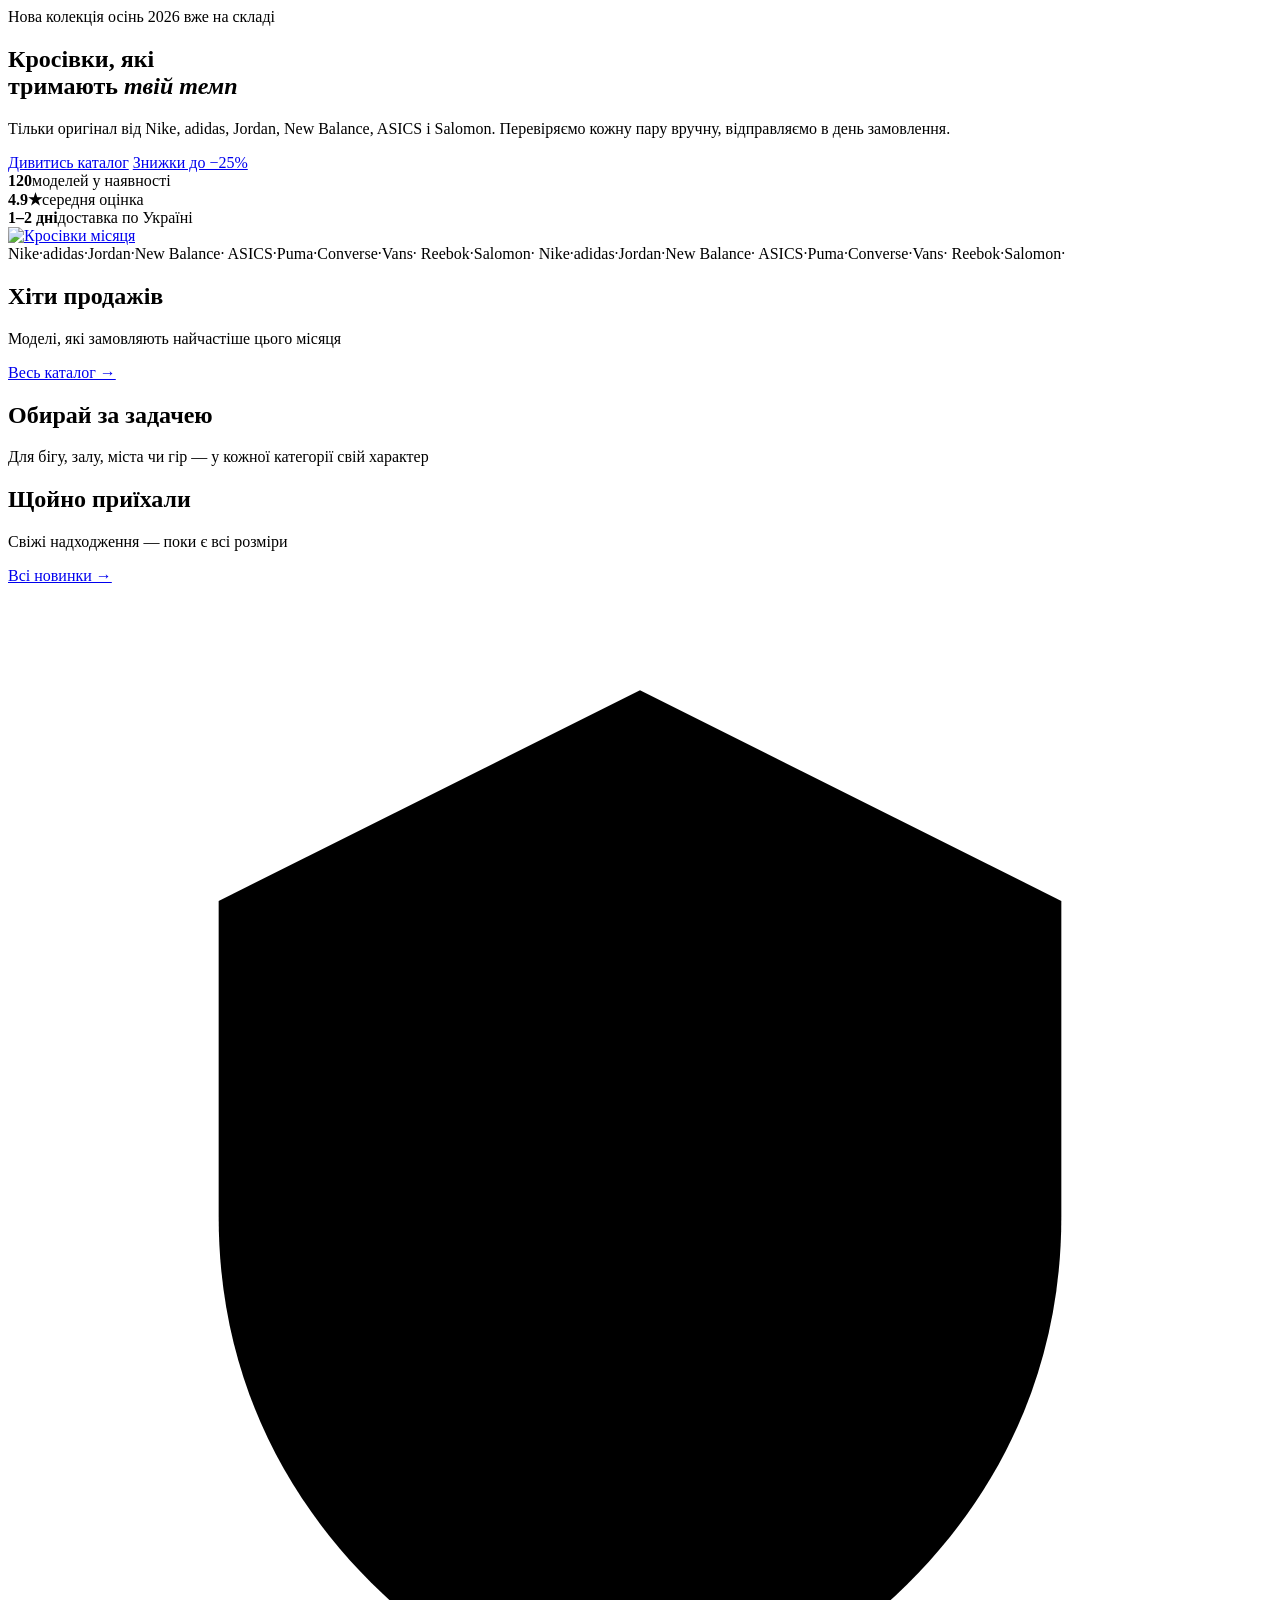
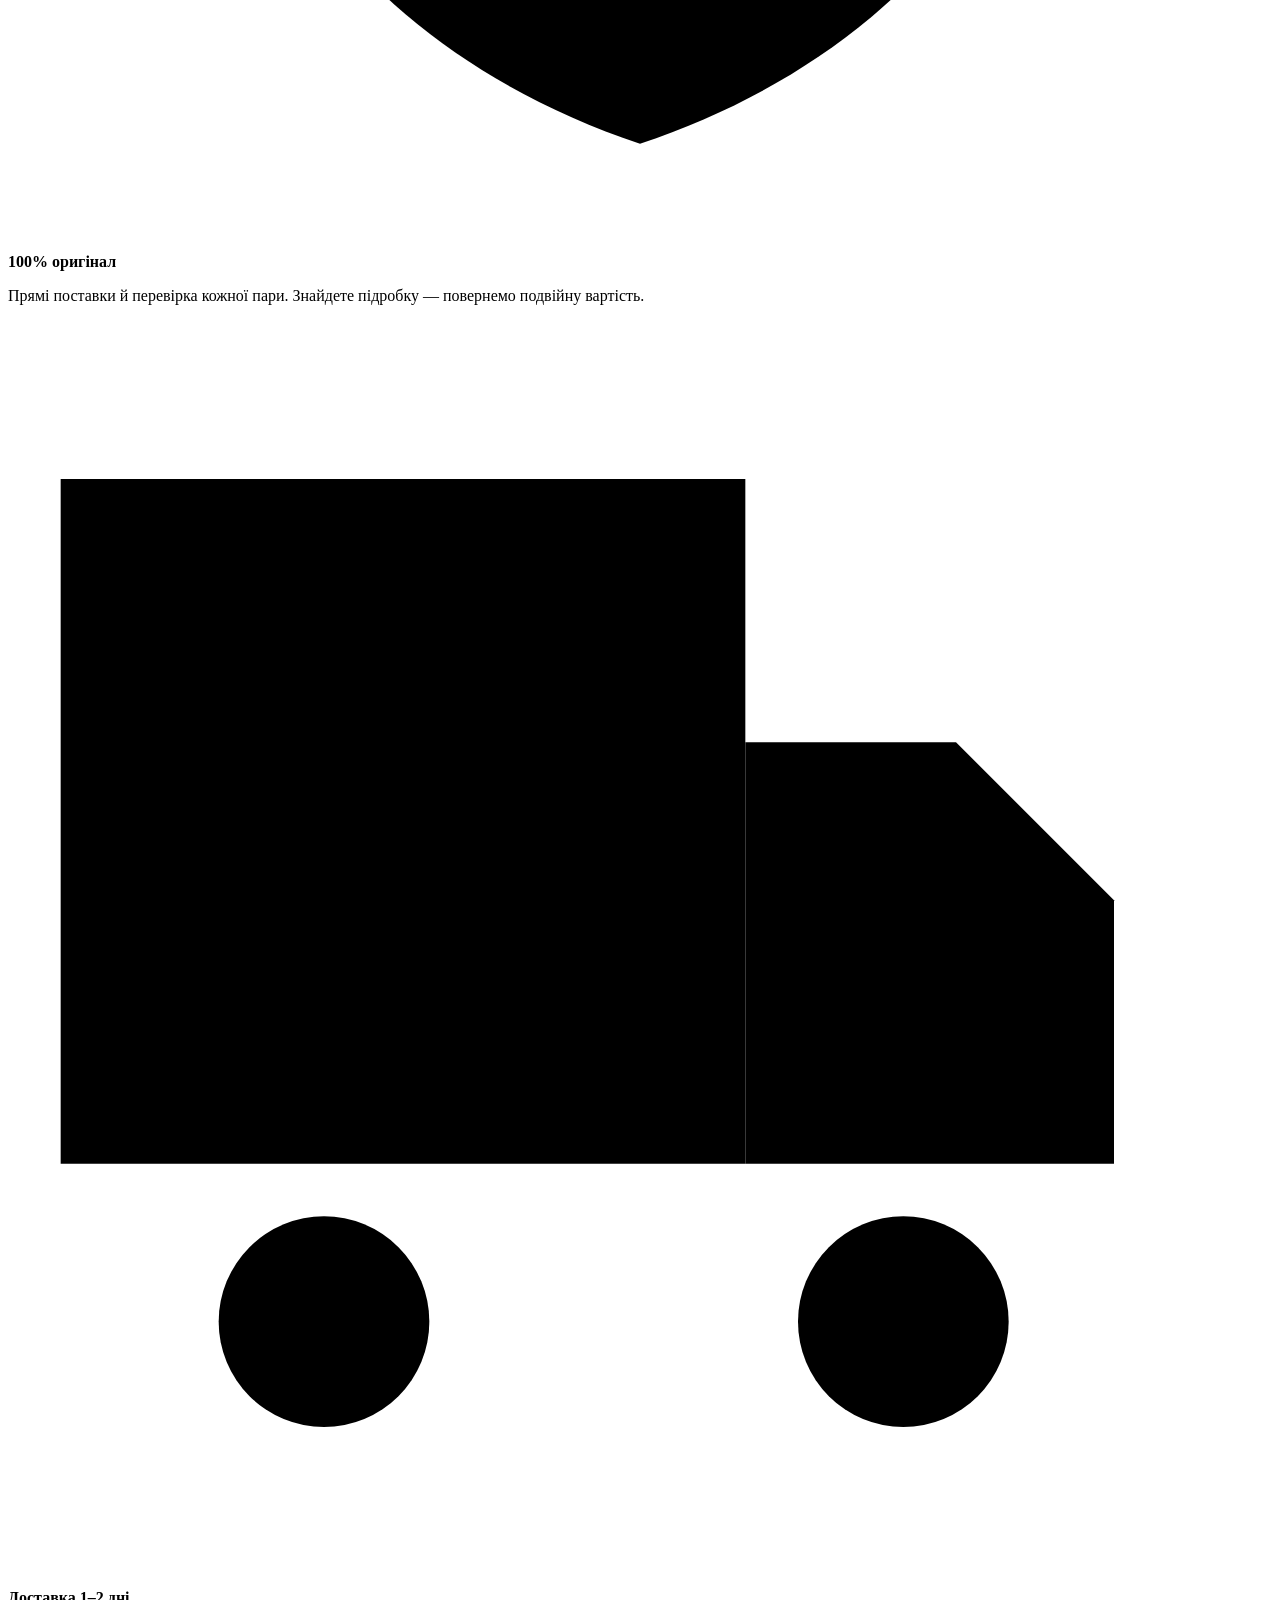
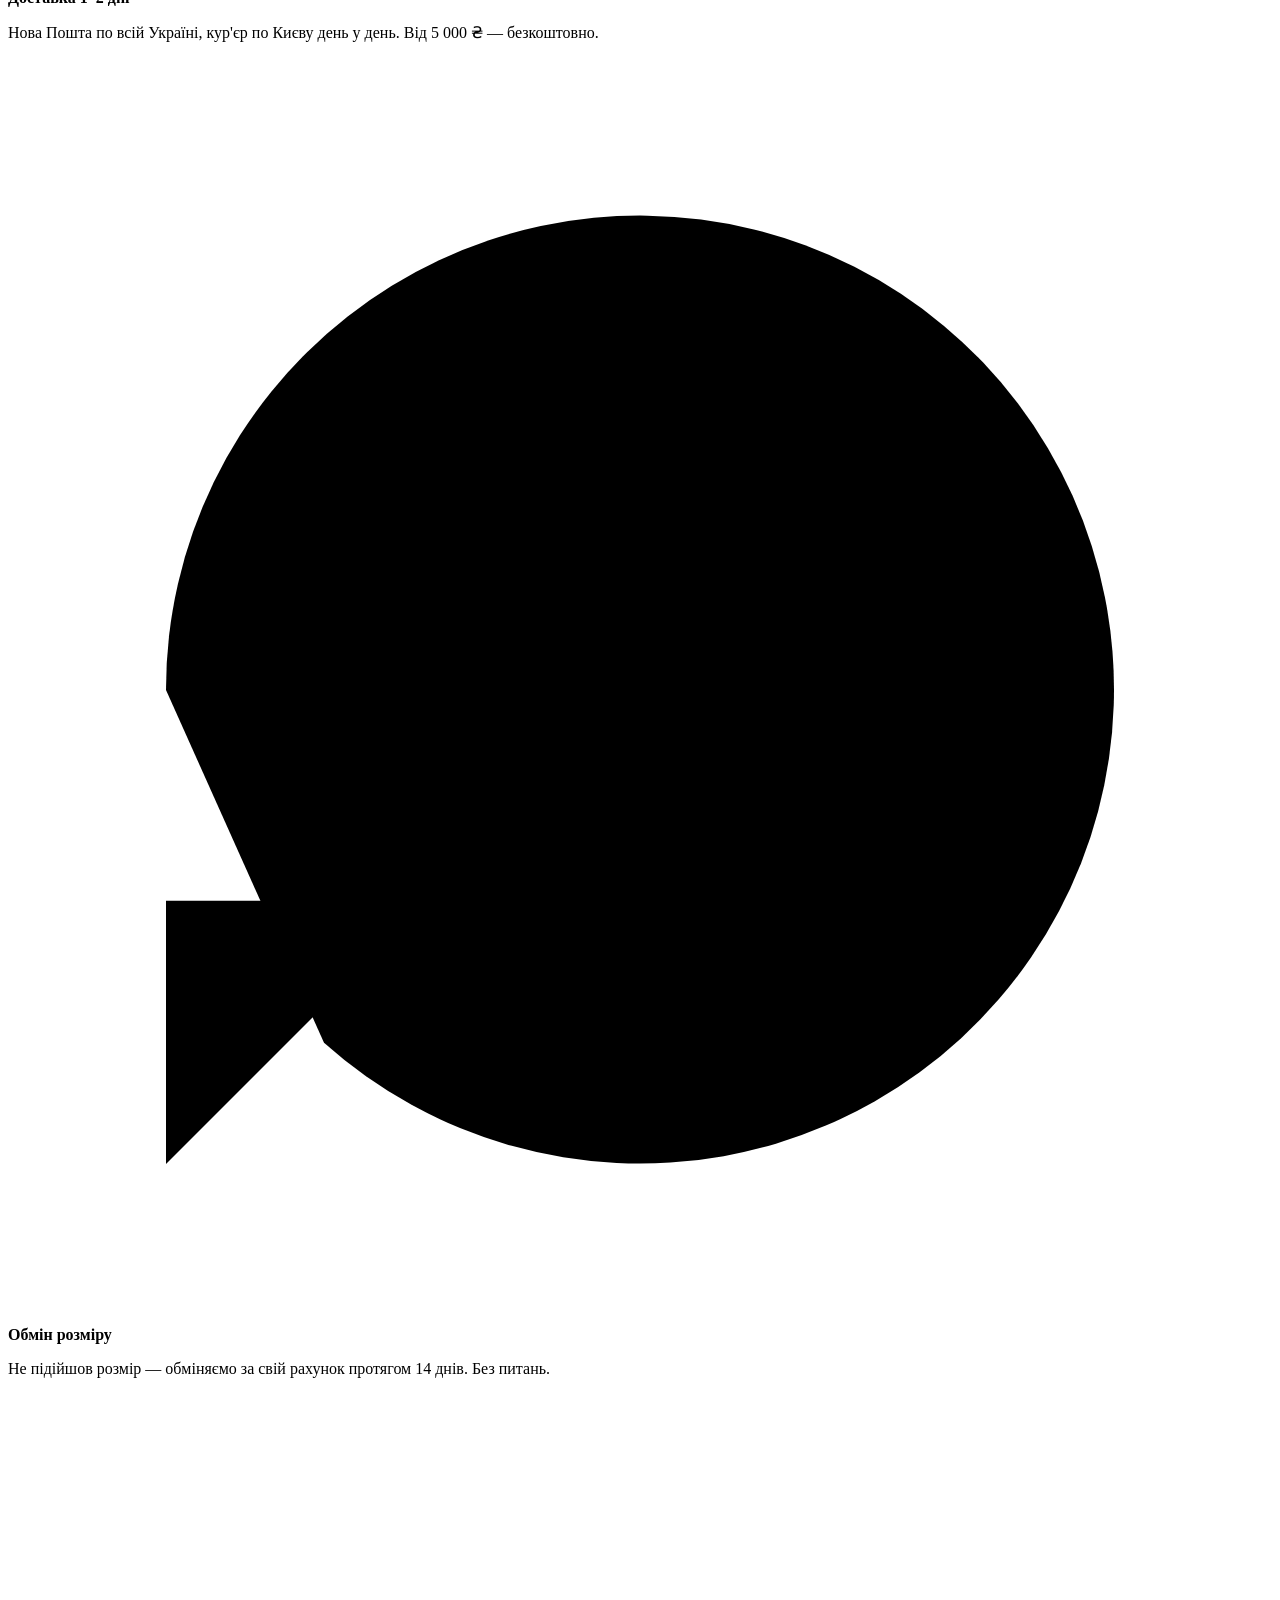
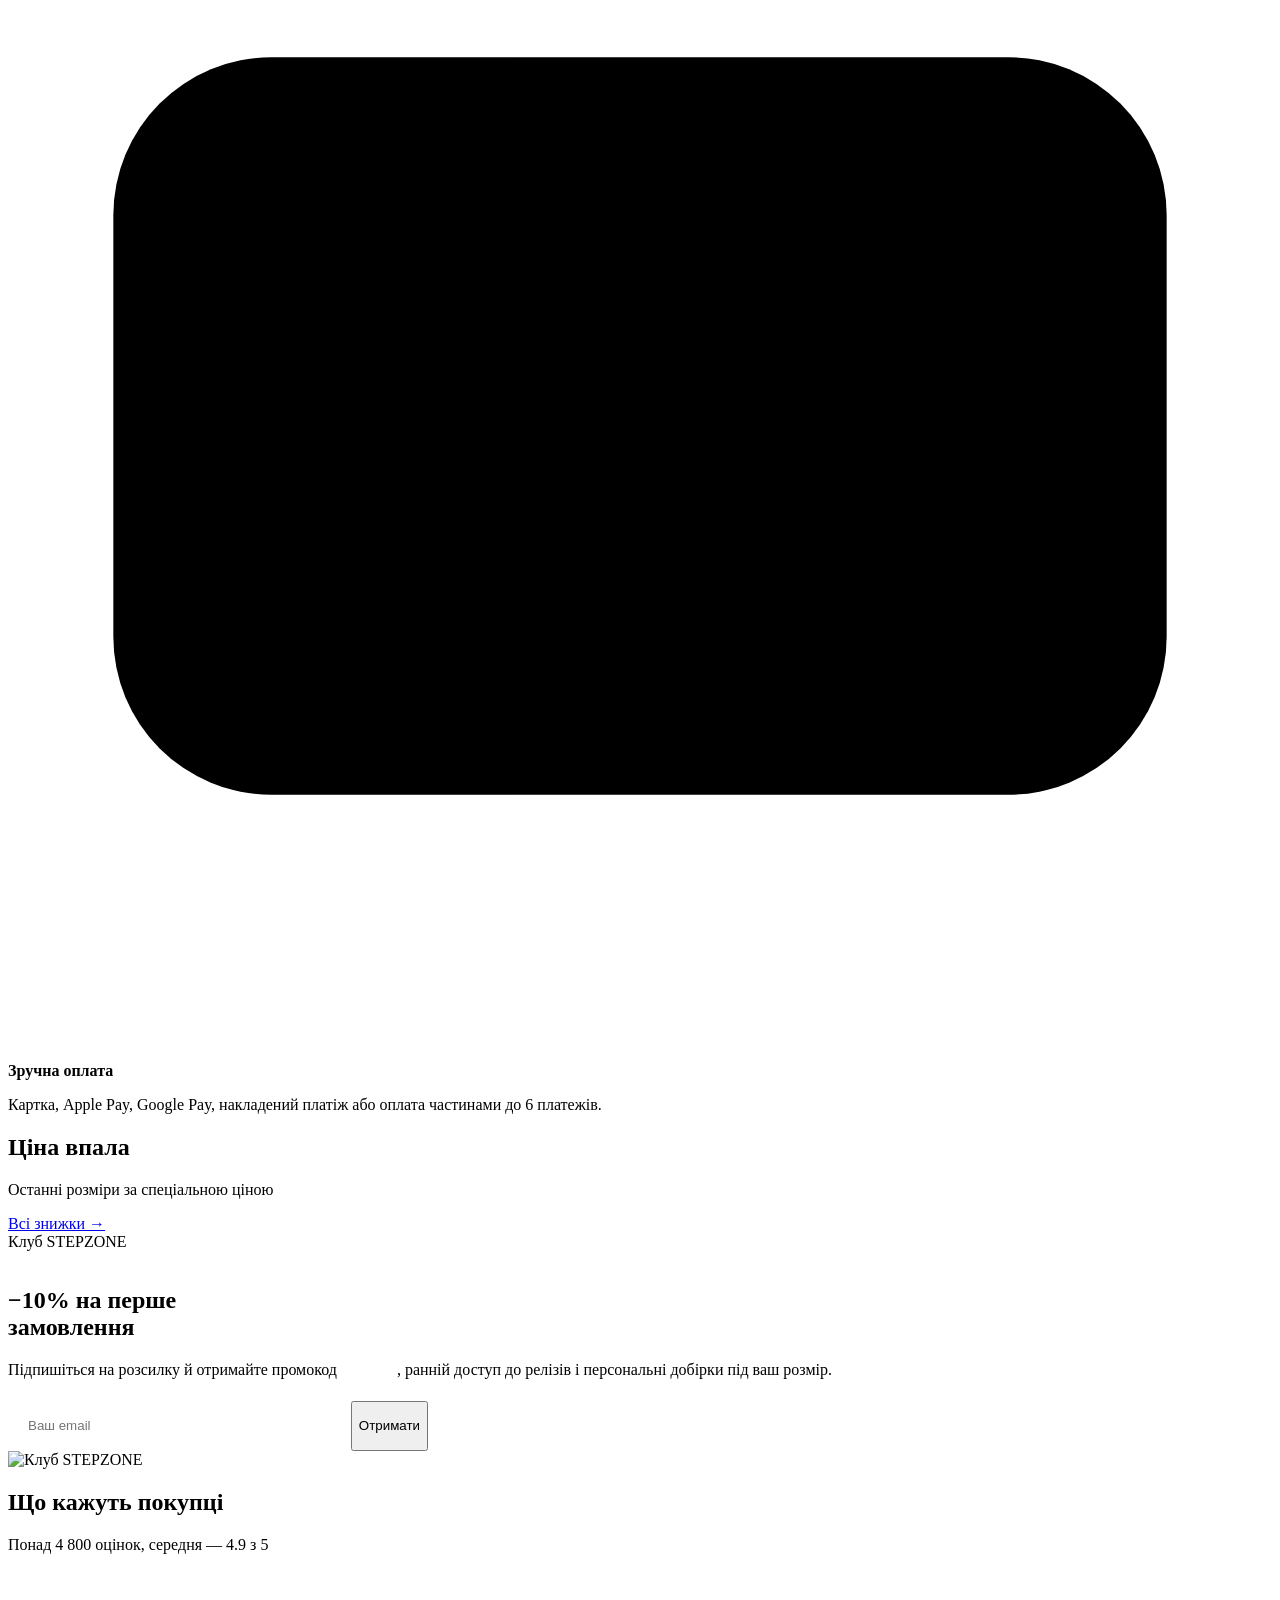
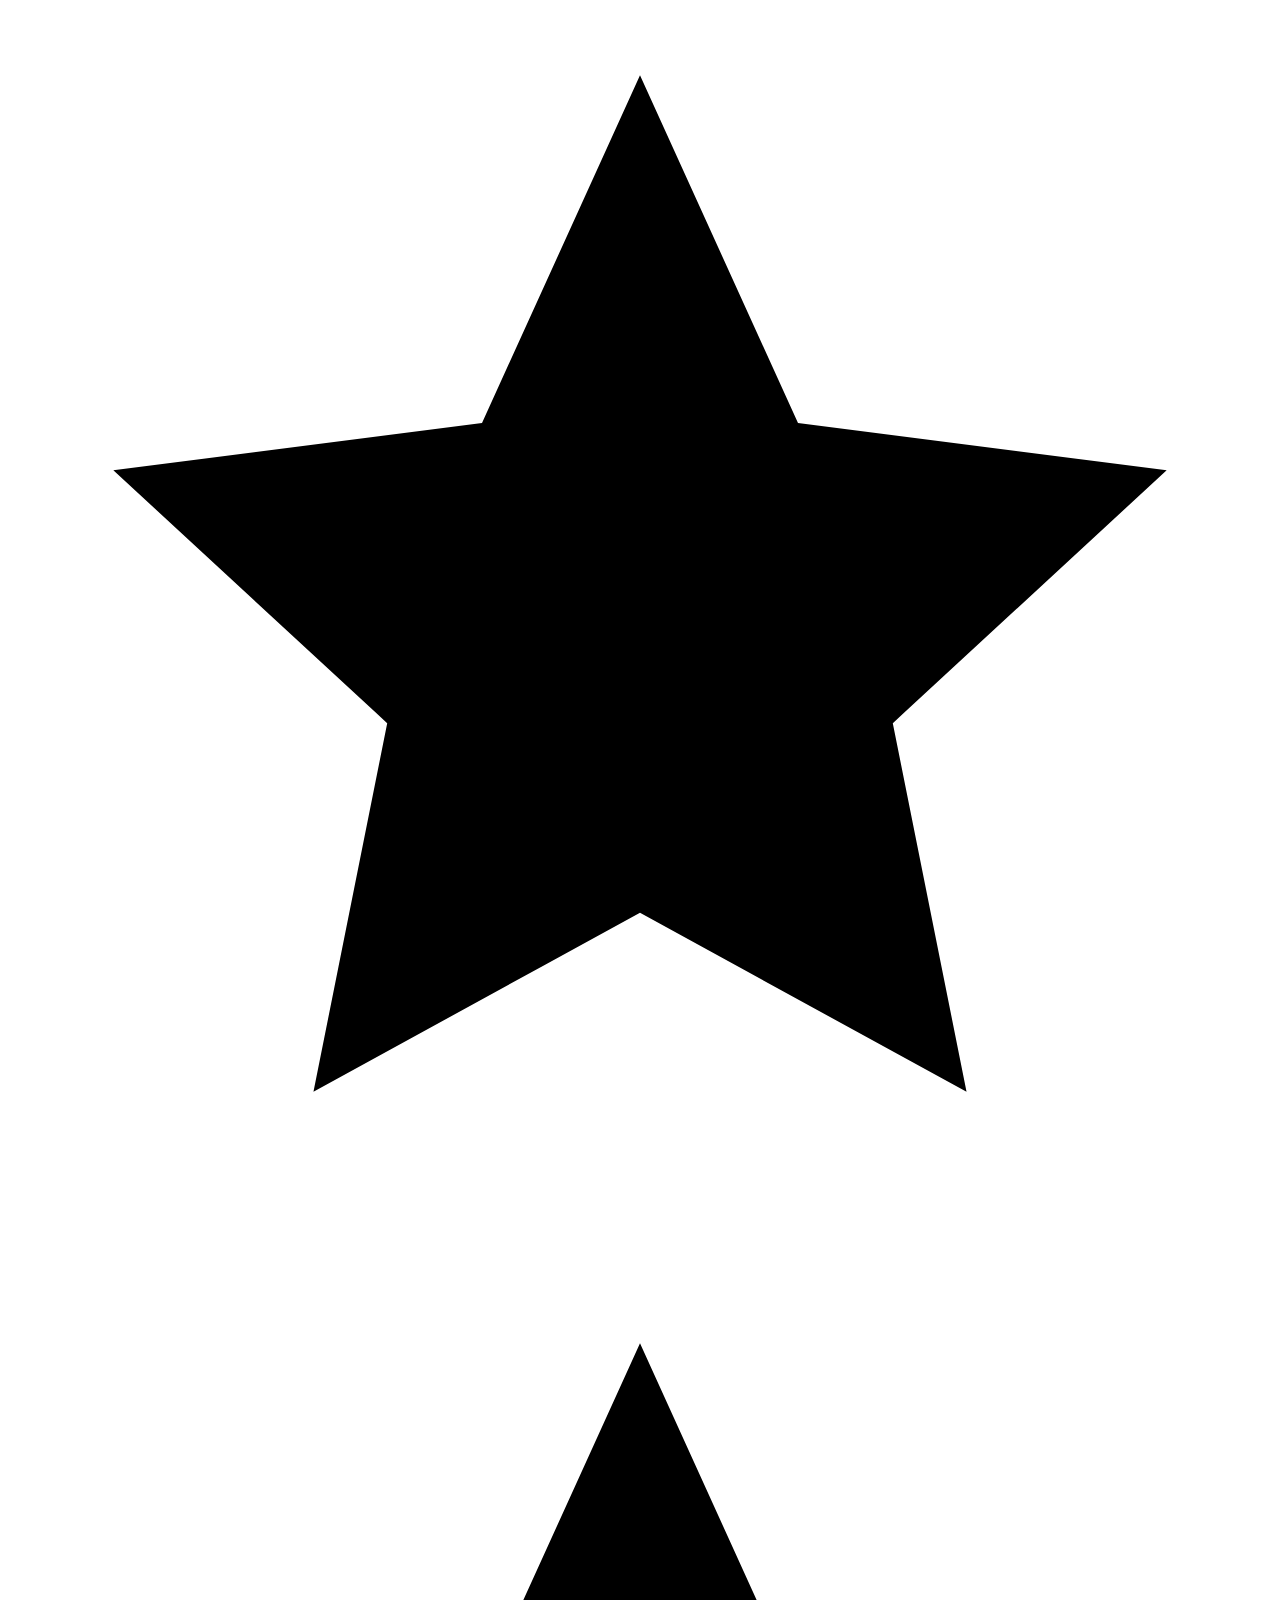
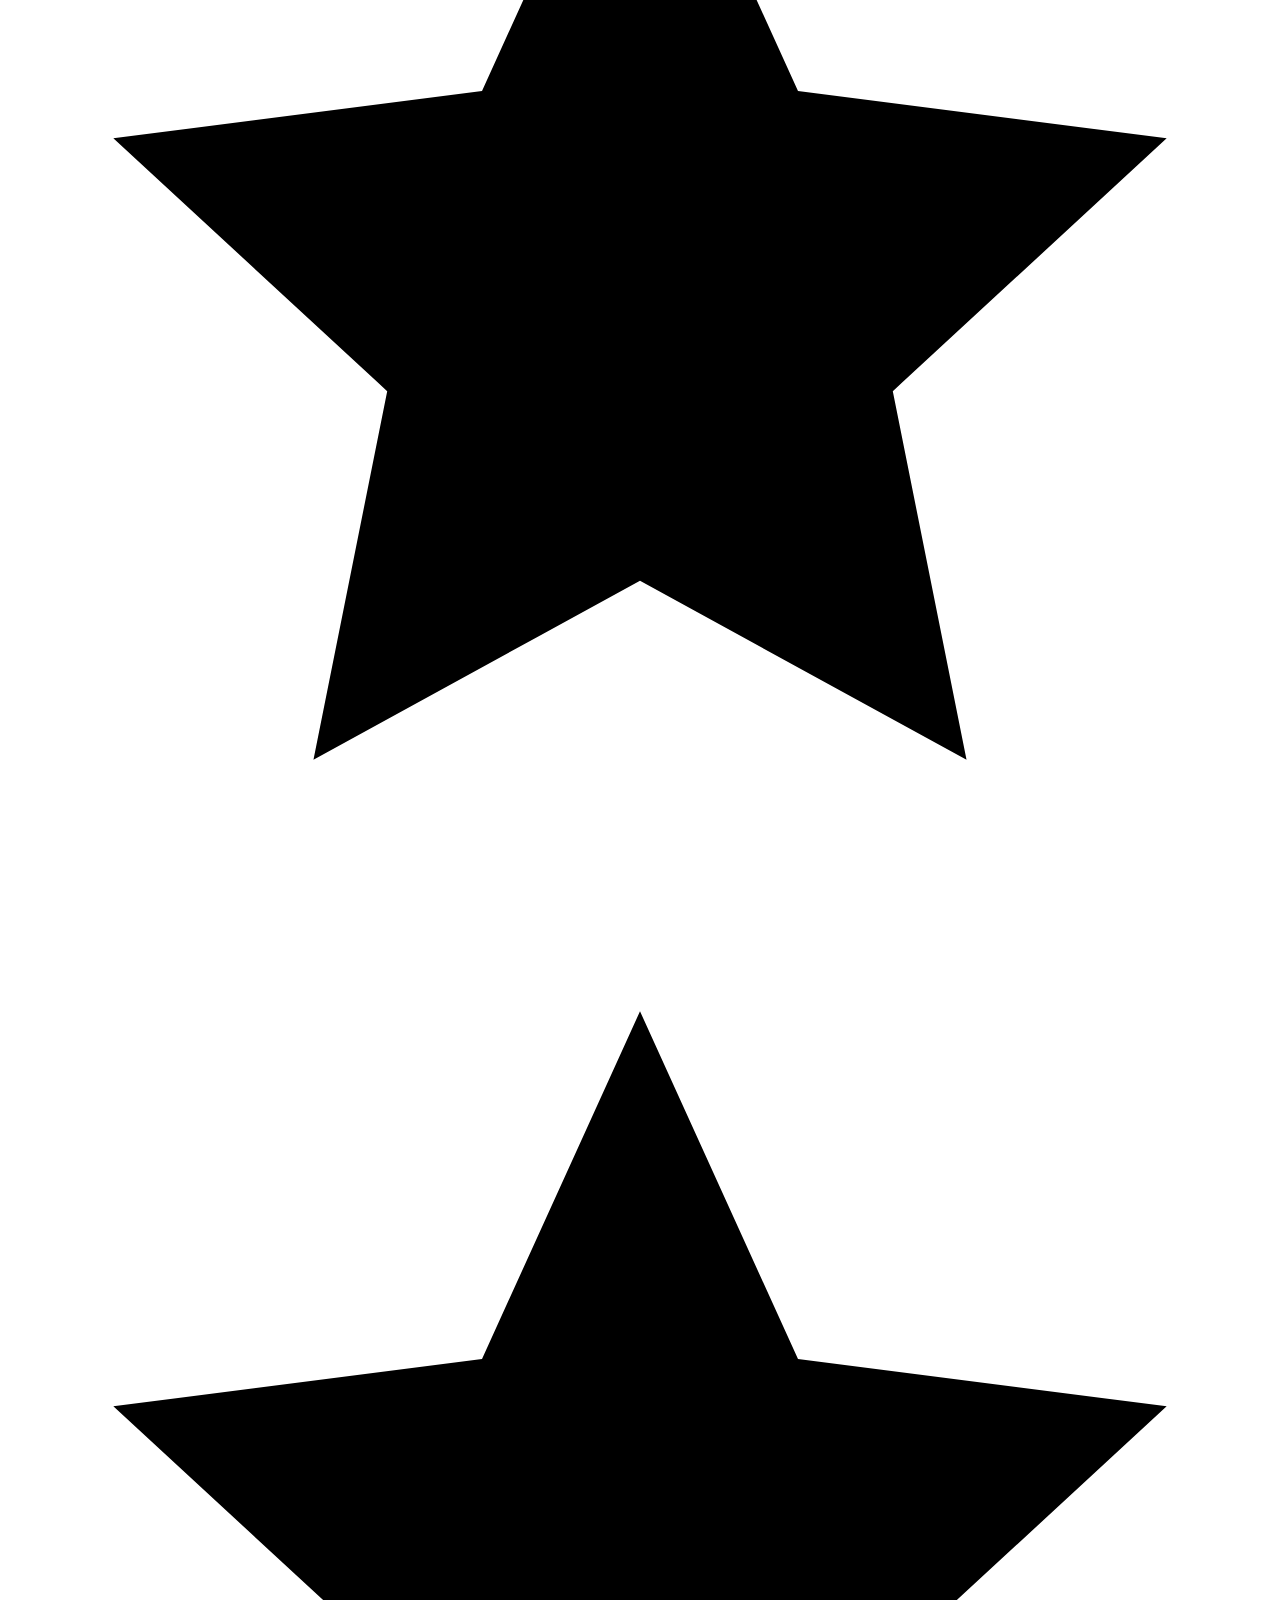
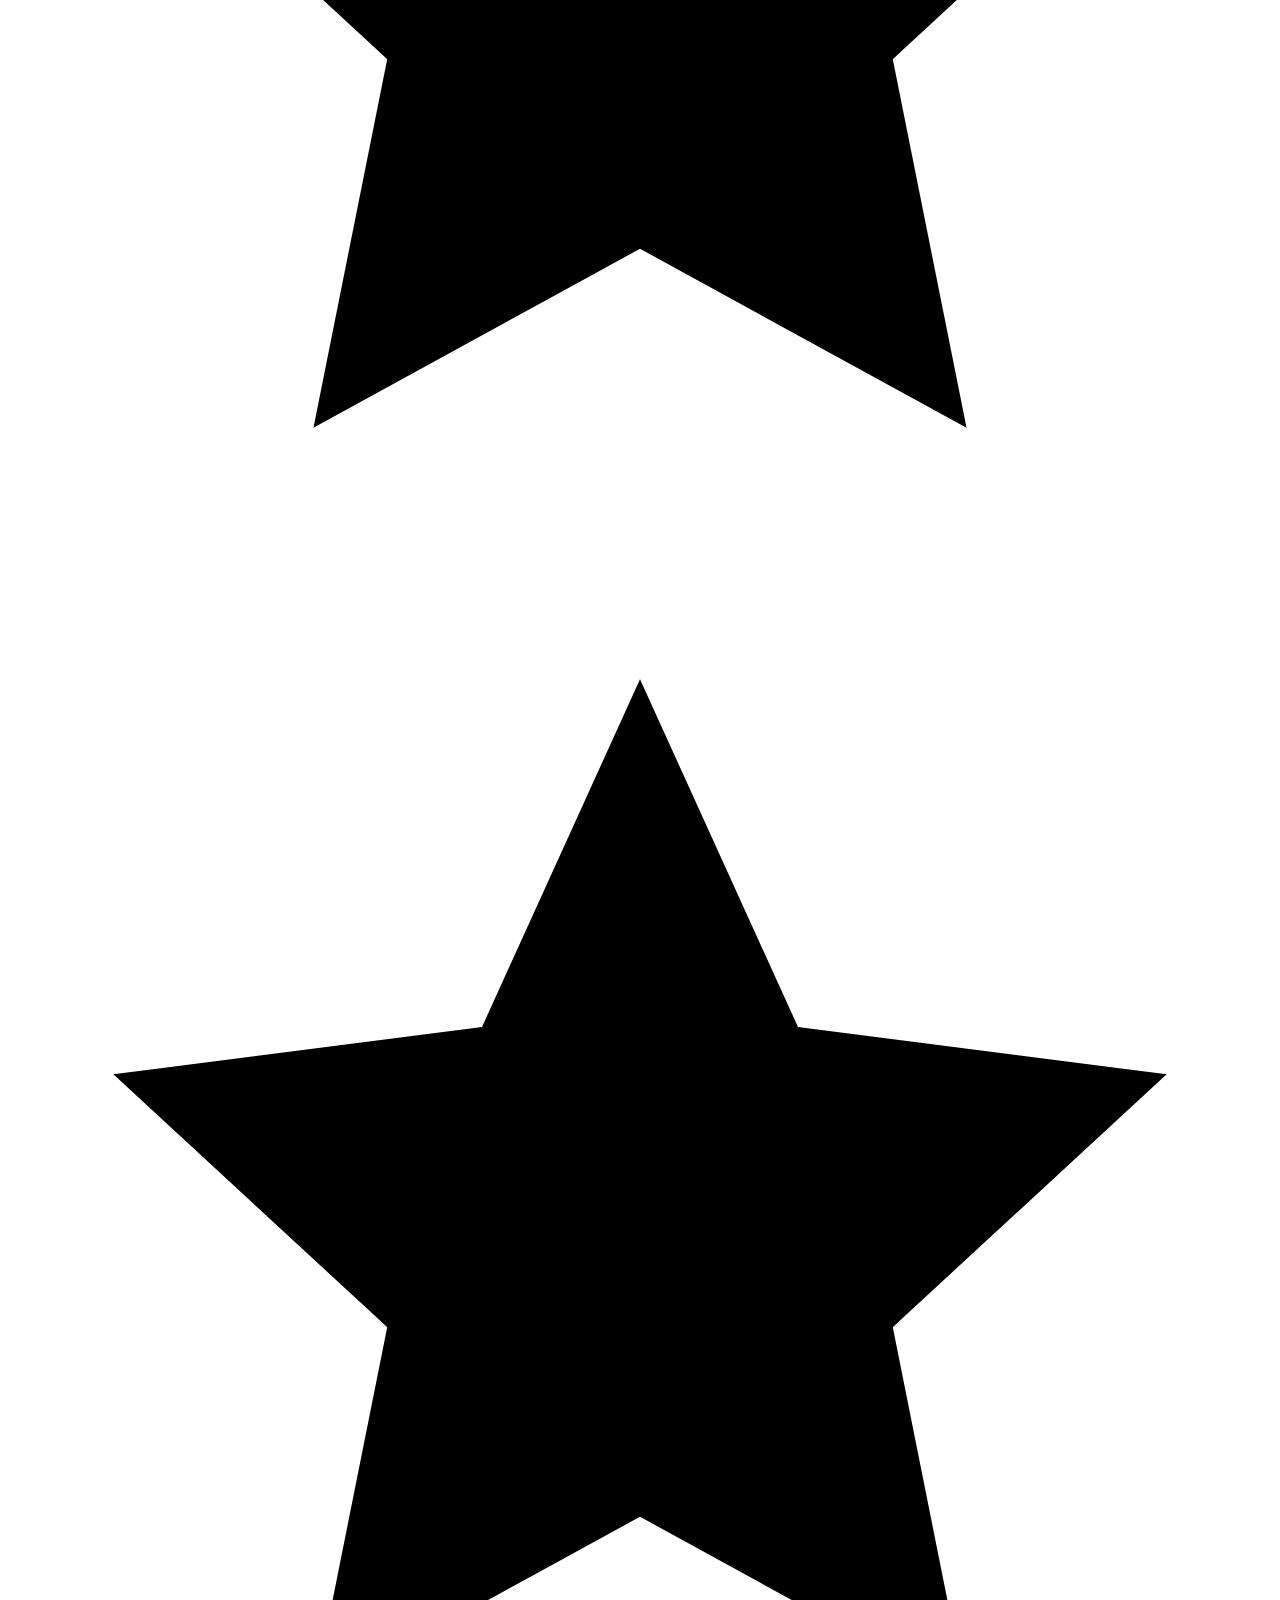
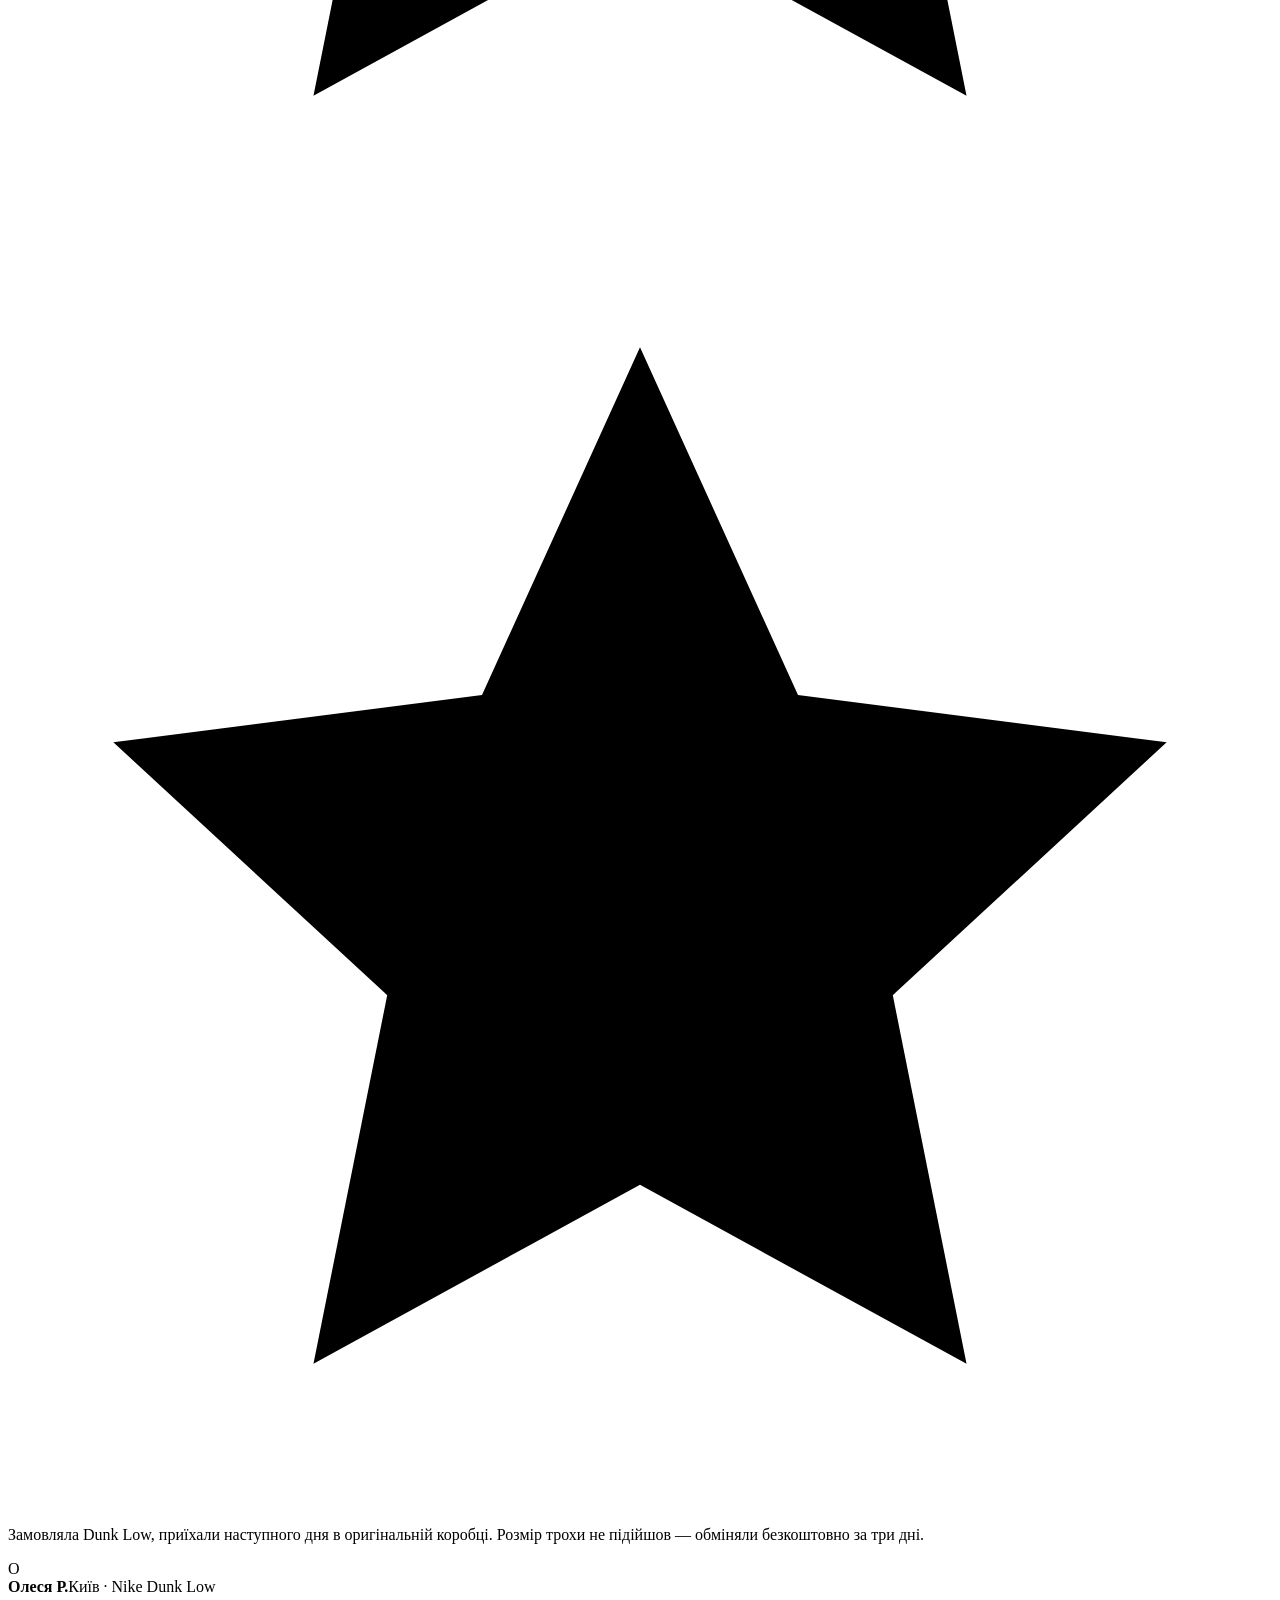
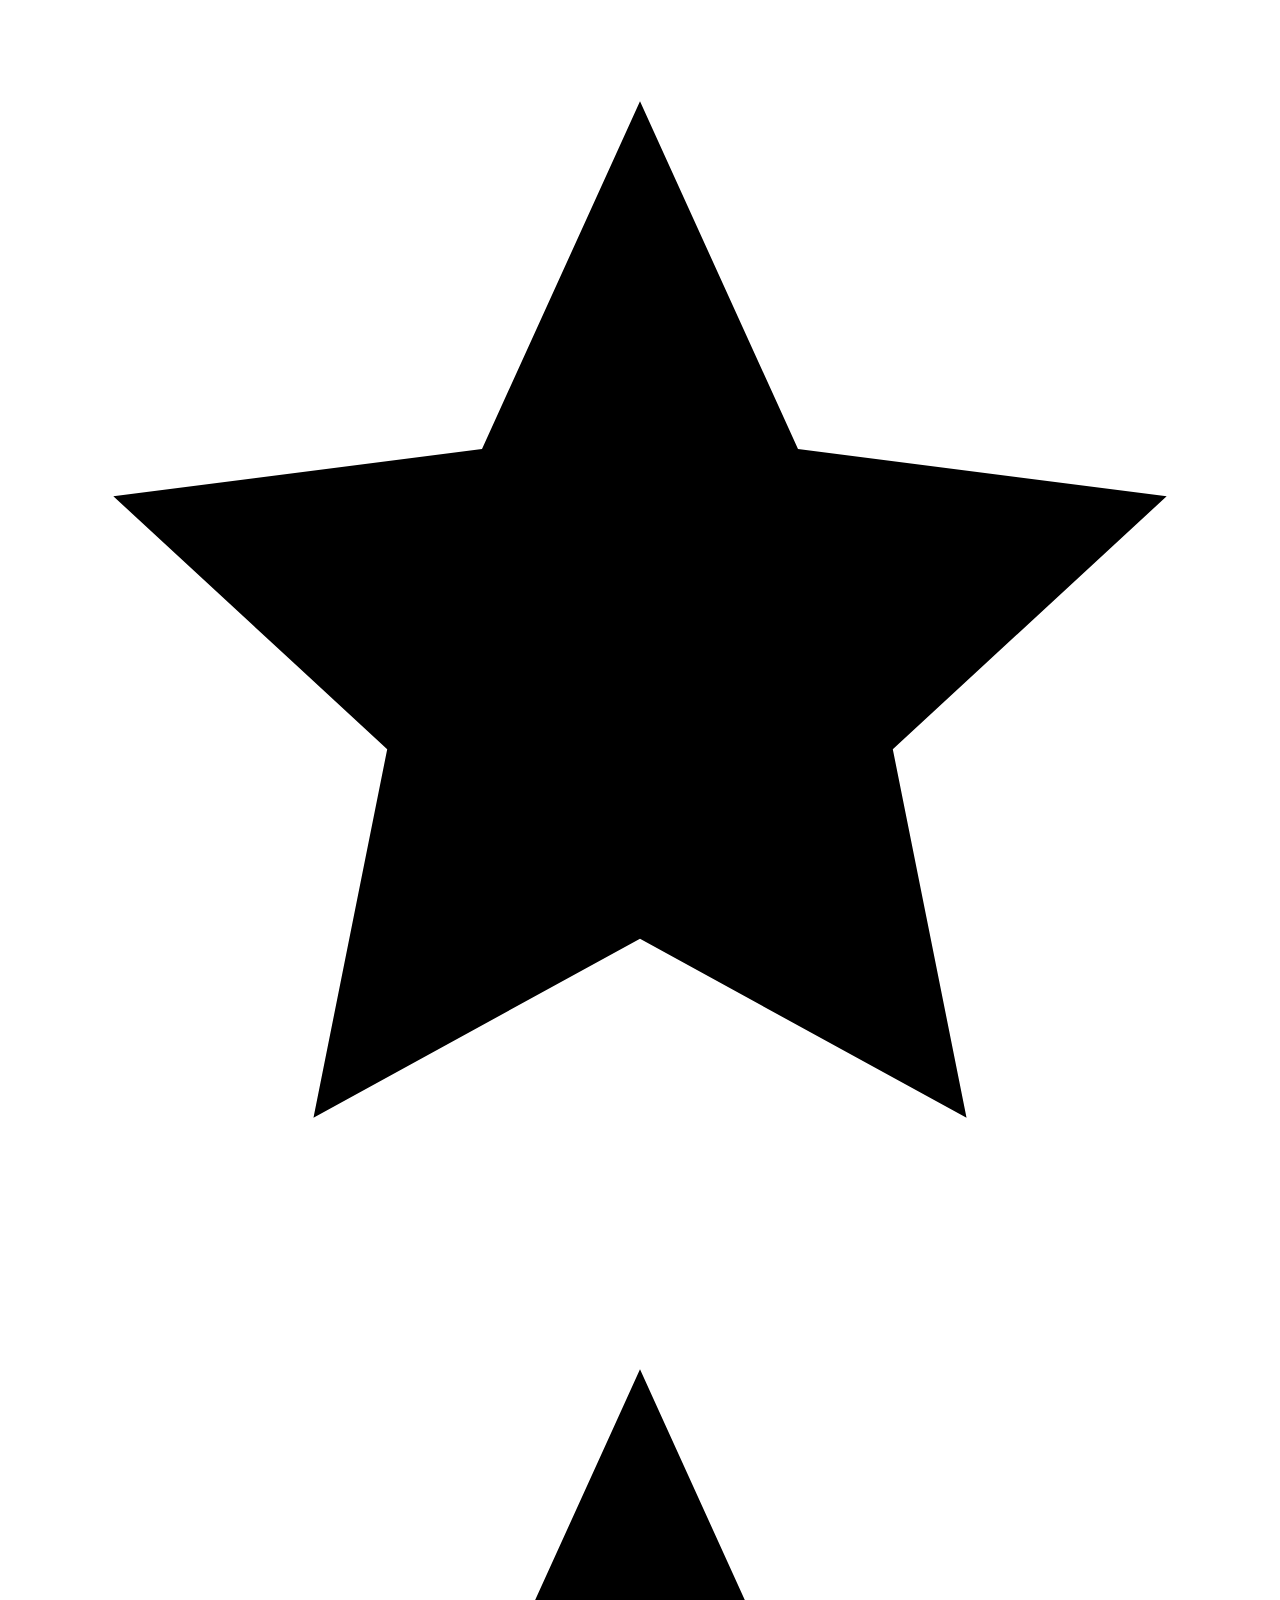
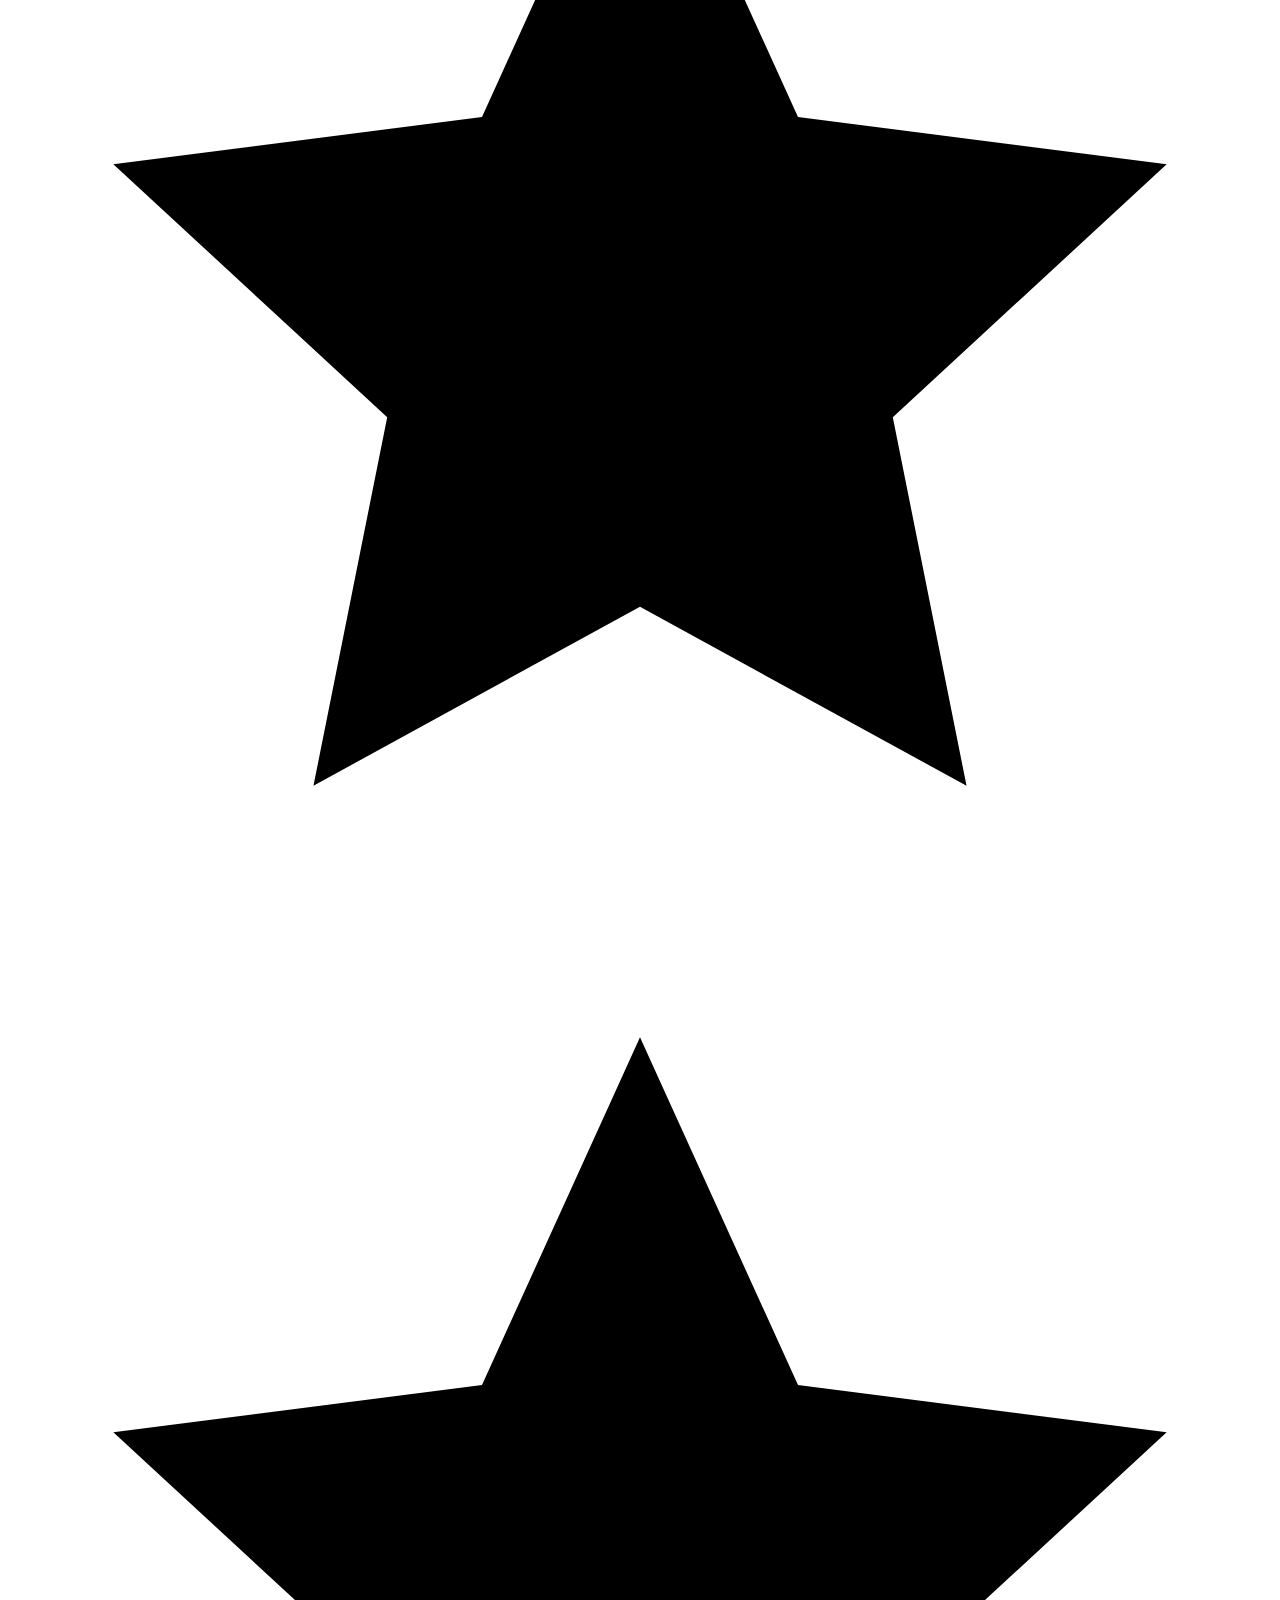
==== index.html @ 51d2073b "Add files via upload" ====
<!DOCTYPE html>
<html lang="uk">
<head>
<meta charset="UTF-8">
<meta name="viewport" content="width=device-width, initial-scale=1">
<title>STEPZONE — оригінальні кросівки Nike, adidas, Jordan, New Balance</title>
<meta name="description" content="Інтернет-магазин оригінальних кросівок STEPZONE. Nike, adidas, Jordan, New Balance, ASICS, Puma. Доставка по Україні, обмін розміру безкоштовно.">
<link rel="icon" href="data:image/svg+xml,<svg xmlns='http://www.w3.org/2000/svg' viewBox='0 0 100 100'><rect width='100' height='100' rx='22' fill='%230f0f0f'/><text y='72' x='50' font-size='58' font-family='Arial' font-weight='bold' fill='%23fff' text-anchor='middle'>S</text></svg>">
<link rel="stylesheet" href="assets/css/style.css">
</head>
<body>

<header id="header"></header>

<!-- HERO -->
<section class="hero">
  <div class="container hero__grid">
    <div>
      <span class="hero__eyebrow"><i></i> Нова колекція осінь 2026 вже на складі</span>
      <h1>Кросівки, які<br>тримають <em>твій темп</em></h1>
      <p class="hero__lead">Тільки оригінал від Nike, adidas, Jordan, New Balance, ASICS і Salomon. Перевіряємо кожну пару вручну, відправляємо в день замовлення.</p>
      <div class="hero__cta">
        <a class="btn btn--accent btn--lg" href="catalog.html">Дивитись каталог</a>
        <a class="btn btn--ghost btn--lg" href="catalog.html?badge=sale">Знижки до −25%</a>
      </div>
      <div class="hero__stats">
        <div><b id="heroCount">120</b><span>моделей у наявності</span></div>
        <div><b>4.9★</b><span>середня оцінка</span></div>
        <div><b>1–2 дні</b><span>доставка по Україні</span></div>
      </div>
    </div>
    <a class="hero__media" id="heroLink" href="catalog.html">
      <img id="heroImg" src="" alt="Кросівки місяця">
      <div class="hero__tag" id="heroTag"></div>
    </a>
  </div>
</section>

<!-- BRANDS MARQUEE -->
<div class="marquee">
  <div class="marquee__track">
    <span>Nike</span><span>·</span><span>adidas</span><span>·</span><span>Jordan</span><span>·</span><span>New Balance</span><span>·</span>
    <span>ASICS</span><span>·</span><span>Puma</span><span>·</span><span>Converse</span><span>·</span><span>Vans</span><span>·</span>
    <span>Reebok</span><span>·</span><span>Salomon</span><span>·</span>
    <span>Nike</span><span>·</span><span>adidas</span><span>·</span><span>Jordan</span><span>·</span><span>New Balance</span><span>·</span>
    <span>ASICS</span><span>·</span><span>Puma</span><span>·</span><span>Converse</span><span>·</span><span>Vans</span><span>·</span>
    <span>Reebok</span><span>·</span><span>Salomon</span><span>·</span>
  </div>
</div>

<!-- ХІТИ -->
<section class="section">
  <div class="container">
    <div class="shead reveal">
      <div>
        <h2>Хіти продажів</h2>
        <p>Моделі, які замовляють найчастіше цього місяця</p>
      </div>
      <a class="shead__link" href="catalog.html">Весь каталог →</a>
    </div>
    <div class="grid-products" id="hitsGrid"></div>
  </div>
</section>

<!-- КАТЕГОРІЇ -->
<section class="section section--soft">
  <div class="container">
    <div class="shead reveal">
      <div>
        <h2>Обирай за задачею</h2>
        <p>Для бігу, залу, міста чи гір — у кожної категорії свій характер</p>
      </div>
    </div>
    <div class="cats" id="catsGrid"></div>
  </div>
</section>

<!-- НОВИНКИ -->
<section class="section">
  <div class="container">
    <div class="shead reveal">
      <div>
        <h2>Щойно приїхали</h2>
        <p>Свіжі надходження — поки є всі розміри</p>
      </div>
      <a class="shead__link" href="catalog.html?badge=new">Всі новинки →</a>
    </div>
    <div class="grid-products" id="newGrid"></div>
  </div>
</section>

<!-- ПЕРЕВАГИ -->
<section class="section section--tight">
  <div class="container">
    <div class="features">
      <div class="feature reveal">
        <div class="feature__ic"><svg viewBox="0 0 24 24"><path d="M12 2l8 4v6c0 5-3.5 8.5-8 10-4.5-1.5-8-5-8-10V6z"/><path d="M9 12l2 2 4-4"/></svg></div>
        <b>100% оригінал</b>
        <p>Прямі поставки й перевірка кожної пари. Знайдете підробку — повернемо подвійну вартість.</p>
      </div>
      <div class="feature reveal">
        <div class="feature__ic"><svg viewBox="0 0 24 24"><path d="M1 3h13v13H1z"/><path d="M14 8h4l3 3v5h-7z"/><circle cx="6" cy="19" r="2"/><circle cx="17" cy="19" r="2"/></svg></div>
        <b>Доставка 1–2 дні</b>
        <p>Нова Пошта по всій Україні, кур'єр по Києву день у день. Від 5 000 ₴ — безкоштовно.</p>
      </div>
      <div class="feature reveal">
        <div class="feature__ic"><svg viewBox="0 0 24 24"><path d="M3 12a9 9 0 1 1 3 6.7"/><path d="M3 21v-5h5"/></svg></div>
        <b>Обмін розміру</b>
        <p>Не підійшов розмір — обміняємо за свій рахунок протягом 14 днів. Без питань.</p>
      </div>
      <div class="feature reveal">
        <div class="feature__ic"><svg viewBox="0 0 24 24"><rect x="2" y="5" width="20" height="14" rx="3"/><path d="M2 10h20"/></svg></div>
        <b>Зручна оплата</b>
        <p>Картка, Apple Pay, Google Pay, накладений платіж або оплата частинами до 6 платежів.</p>
      </div>
    </div>
  </div>
</section>

<!-- SALE -->
<section class="section">
  <div class="container">
    <div class="shead reveal">
      <div>
        <h2>Ціна впала</h2>
        <p>Останні розміри за спеціальною ціною</p>
      </div>
      <a class="shead__link" href="catalog.html?badge=sale">Всі знижки →</a>
    </div>
    <div class="grid-products" id="saleGrid"></div>
  </div>
</section>

<!-- БАНЕР -->
<section class="section section--tight">
  <div class="container">
    <div class="banner reveal">
      <div class="banner__body">
        <span class="tag tag--sale" style="margin-bottom:16px;display:inline-block">Клуб STEPZONE</span>
        <h2>−10% на перше<br>замовлення</h2>
        <p>Підпишіться на розсилку й отримайте промокод <b style="color:#fff">STEP10</b>, ранній доступ до релізів і персональні добірки під ваш розмір.</p>
        <form class="news form-inline" data-newsletter style="display:flex;gap:10px;max-width:420px;margin-top:22px;background:none;padding:0">
          <input type="email" placeholder="Ваш email" required aria-label="Email" style="flex:1;height:50px;border-radius:999px;border:none;padding:0 20px">
          <button class="btn btn--accent" type="submit">Отримати</button>
        </form>
      </div>
      <div class="banner__media">
        <img src="assets/img/banner-club.svg" alt="Клуб STEPZONE">
      </div>
    </div>
  </div>
</section>

<!-- ВІДГУКИ -->
<section class="section section--soft">
  <div class="container">
    <div class="shead reveal">
      <div>
        <h2>Що кажуть покупці</h2>
        <p>Понад 4 800 оцінок, середня — 4.9 з 5</p>
      </div>
    </div>
    <div class="reviews">
      <div class="review reveal">
        <div class="review__stars">
          <svg viewBox="0 0 24 24"><path d="M12 2l3 6.6 7 .9-5.2 4.8 1.4 7L12 17.9 5.8 21.3l1.4-7L2 9.5l7-.9z"/></svg>
          <svg viewBox="0 0 24 24"><path d="M12 2l3 6.6 7 .9-5.2 4.8 1.4 7L12 17.9 5.8 21.3l1.4-7L2 9.5l7-.9z"/></svg>
          <svg viewBox="0 0 24 24"><path d="M12 2l3 6.6 7 .9-5.2 4.8 1.4 7L12 17.9 5.8 21.3l1.4-7L2 9.5l7-.9z"/></svg>
          <svg viewBox="0 0 24 24"><path d="M12 2l3 6.6 7 .9-5.2 4.8 1.4 7L12 17.9 5.8 21.3l1.4-7L2 9.5l7-.9z"/></svg>
          <svg viewBox="0 0 24 24"><path d="M12 2l3 6.6 7 .9-5.2 4.8 1.4 7L12 17.9 5.8 21.3l1.4-7L2 9.5l7-.9z"/></svg>
        </div>
        <p>Замовляла Dunk Low, приїхали наступного дня в оригінальній коробці. Розмір трохи не підійшов — обміняли безкоштовно за три дні.</p>
        <div class="review__who"><div class="avatar">О</div><div><b>Олеся Р.</b><span>Київ · Nike Dunk Low</span></div></div>
      </div>
      <div class="review reveal">
        <div class="review__stars">
          <svg viewBox="0 0 24 24"><path d="M12 2l3 6.6 7 .9-5.2 4.8 1.4 7L12 17.9 5.8 21.3l1.4-7L2 9.5l7-.9z"/></svg>
          <svg viewBox="0 0 24 24"><path d="M12 2l3 6.6 7 .9-5.2 4.8 1.4 7L12 17.9 5.8 21.3l1.4-7L2 9.5l7-.9z"/></svg>
          <svg viewBox="0 0 24 24"><path d="M12 2l3 6.6 7 .9-5.2 4.8 1.4 7L12 17.9 5.8 21.3l1.4-7L2 9.5l7-.9z"/></svg>
          <svg viewBox="0 0 24 24"><path d="M12 2l3 6.6 7 .9-5.2 4.8 1.4 7L12 17.9 5.8 21.3l1.4-7L2 9.5l7-.9z"/></svg>
          <svg viewBox="0 0 24 24"><path d="M12 2l3 6.6 7 .9-5.2 4.8 1.4 7L12 17.9 5.8 21.3l1.4-7L2 9.5l7-.9z"/></svg>
        </div>
        <p>Брав Pegasus для марафону. Консультант підказав взяти на пів розміру більше — і це врятувало мені ноги на 35-му кілометрі.</p>
        <div class="review__who"><div class="avatar">А</div><div><b>Андрій К.</b><span>Львів · Nike Pegasus 41</span></div></div>
      </div>
      <div class="review reveal">
        <div class="review__stars">
          <svg viewBox="0 0 24 24"><path d="M12 2l3 6.6 7 .9-5.2 4.8 1.4 7L12 17.9 5.8 21.3l1.4-7L2 9.5l7-.9z"/></svg>
          <svg viewBox="0 0 24 24"><path d="M12 2l3 6.6 7 .9-5.2 4.8 1.4 7L12 17.9 5.8 21.3l1.4-7L2 9.5l7-.9z"/></svg>
          <svg viewBox="0 0 24 24"><path d="M12 2l3 6.6 7 .9-5.2 4.8 1.4 7L12 17.9 5.8 21.3l1.4-7L2 9.5l7-.9z"/></svg>
          <svg viewBox="0 0 24 24"><path d="M12 2l3 6.6 7 .9-5.2 4.8 1.4 7L12 17.9 5.8 21.3l1.4-7L2 9.5l7-.9z"/></svg>
          <svg viewBox="0 0 24 24"><path d="M12 2l3 6.6 7 .9-5.2 4.8 1.4 7L12 17.9 5.8 21.3l1.4-7L2 9.5l7-.9z"/></svg>
        </div>
        <p>Ціни нижчі, ніж в офіційних магазинах, а сервіс кращий. Samba прийшли за день, все чесно — оригінал.</p>
        <div class="review__who"><div class="avatar">М</div><div><b>Марія Т.</b><span>Одеса · adidas Samba OG</span></div></div>
      </div>
    </div>
  </div>
</section>

<!-- ПІДПИСКА -->
<section class="section">
  <div class="container">
    <div class="news reveal">
      <h2>Не пропустіть дроп</h2>
      <p class="muted" style="max-width:520px;margin-inline:auto">Пишемо раз на тиждень: нові релізи, розпродажі й підбірки. Без спаму — обіцяємо.</p>
      <form data-newsletter>
        <input type="email" placeholder="Ваш email" required aria-label="Email">
        <button class="btn btn--accent" type="submit">Підписатись</button>
      </form>
    </div>
  </div>
</section>

<footer id="footer"></footer>

<script src="assets/js/data.js"></script>
<script src="assets/js/app.js"></script>
<script src="assets/js/home.js"></script>
</body>
</html>
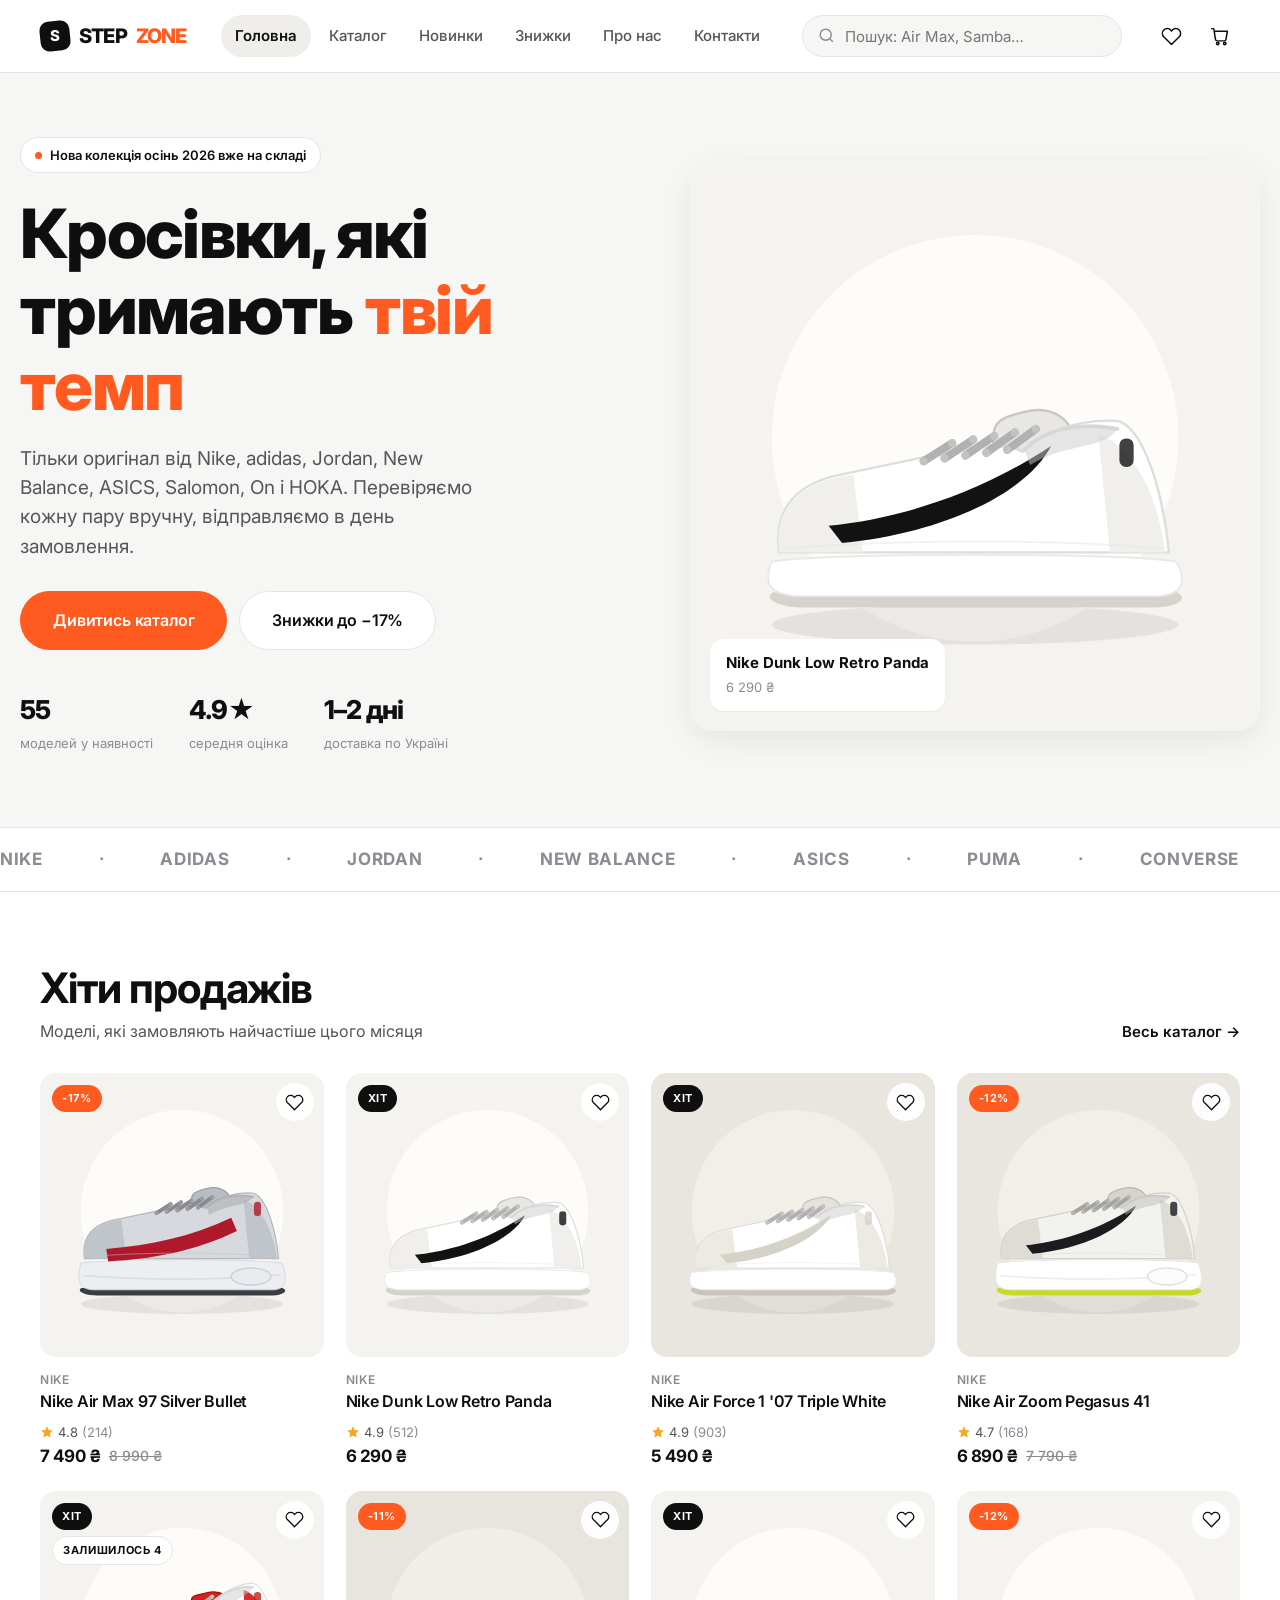
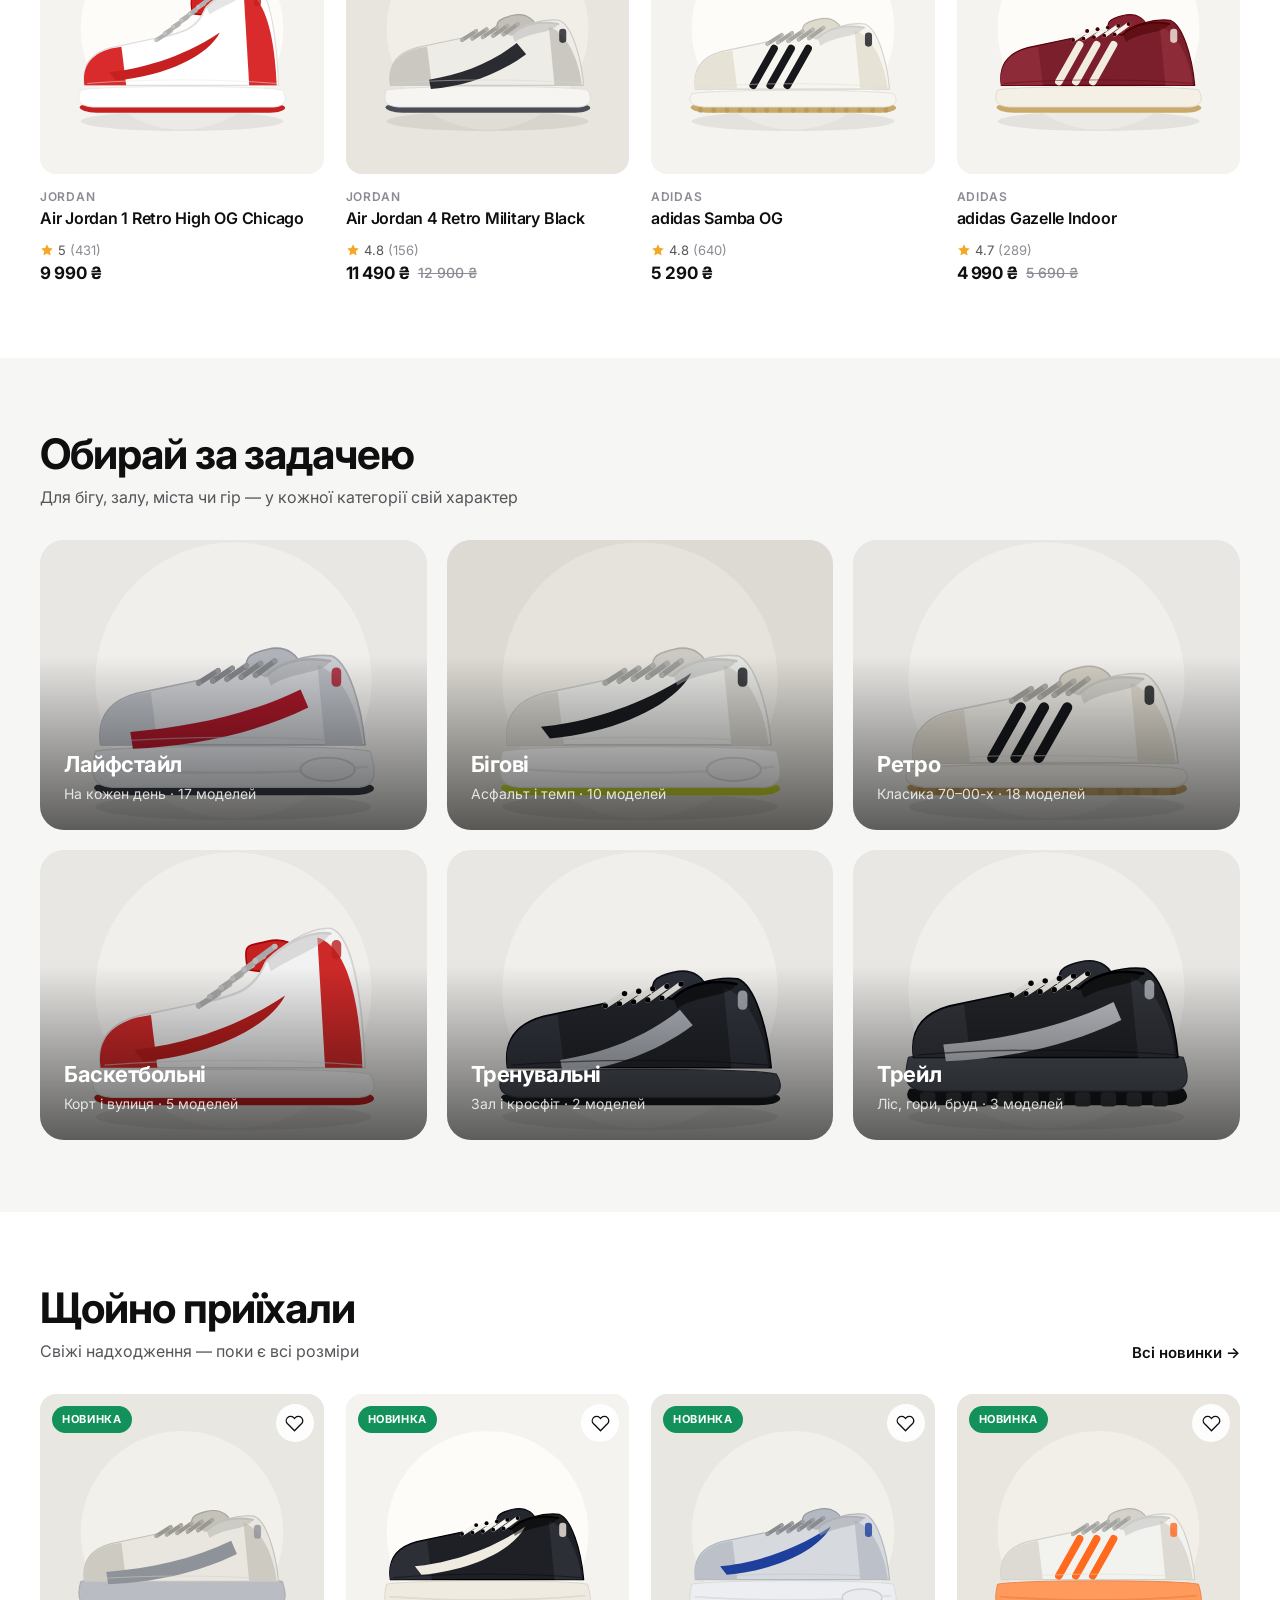
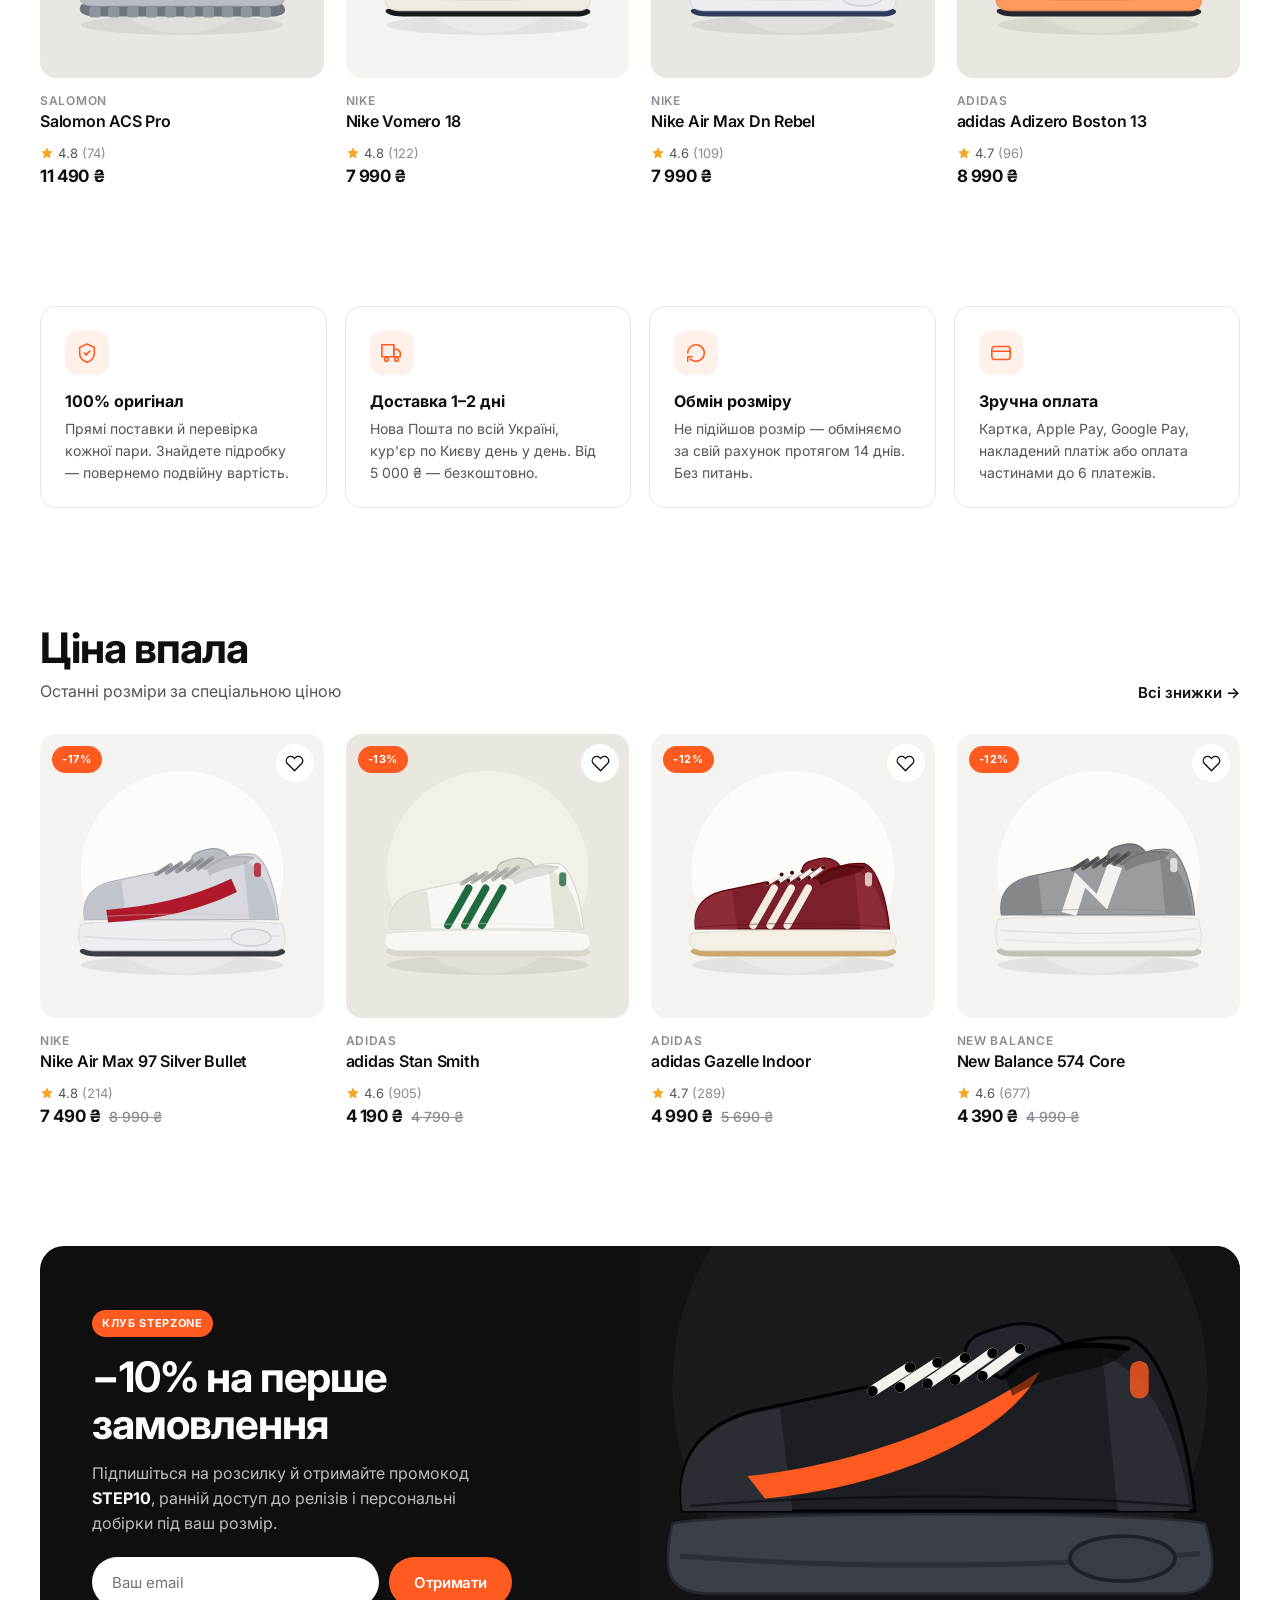
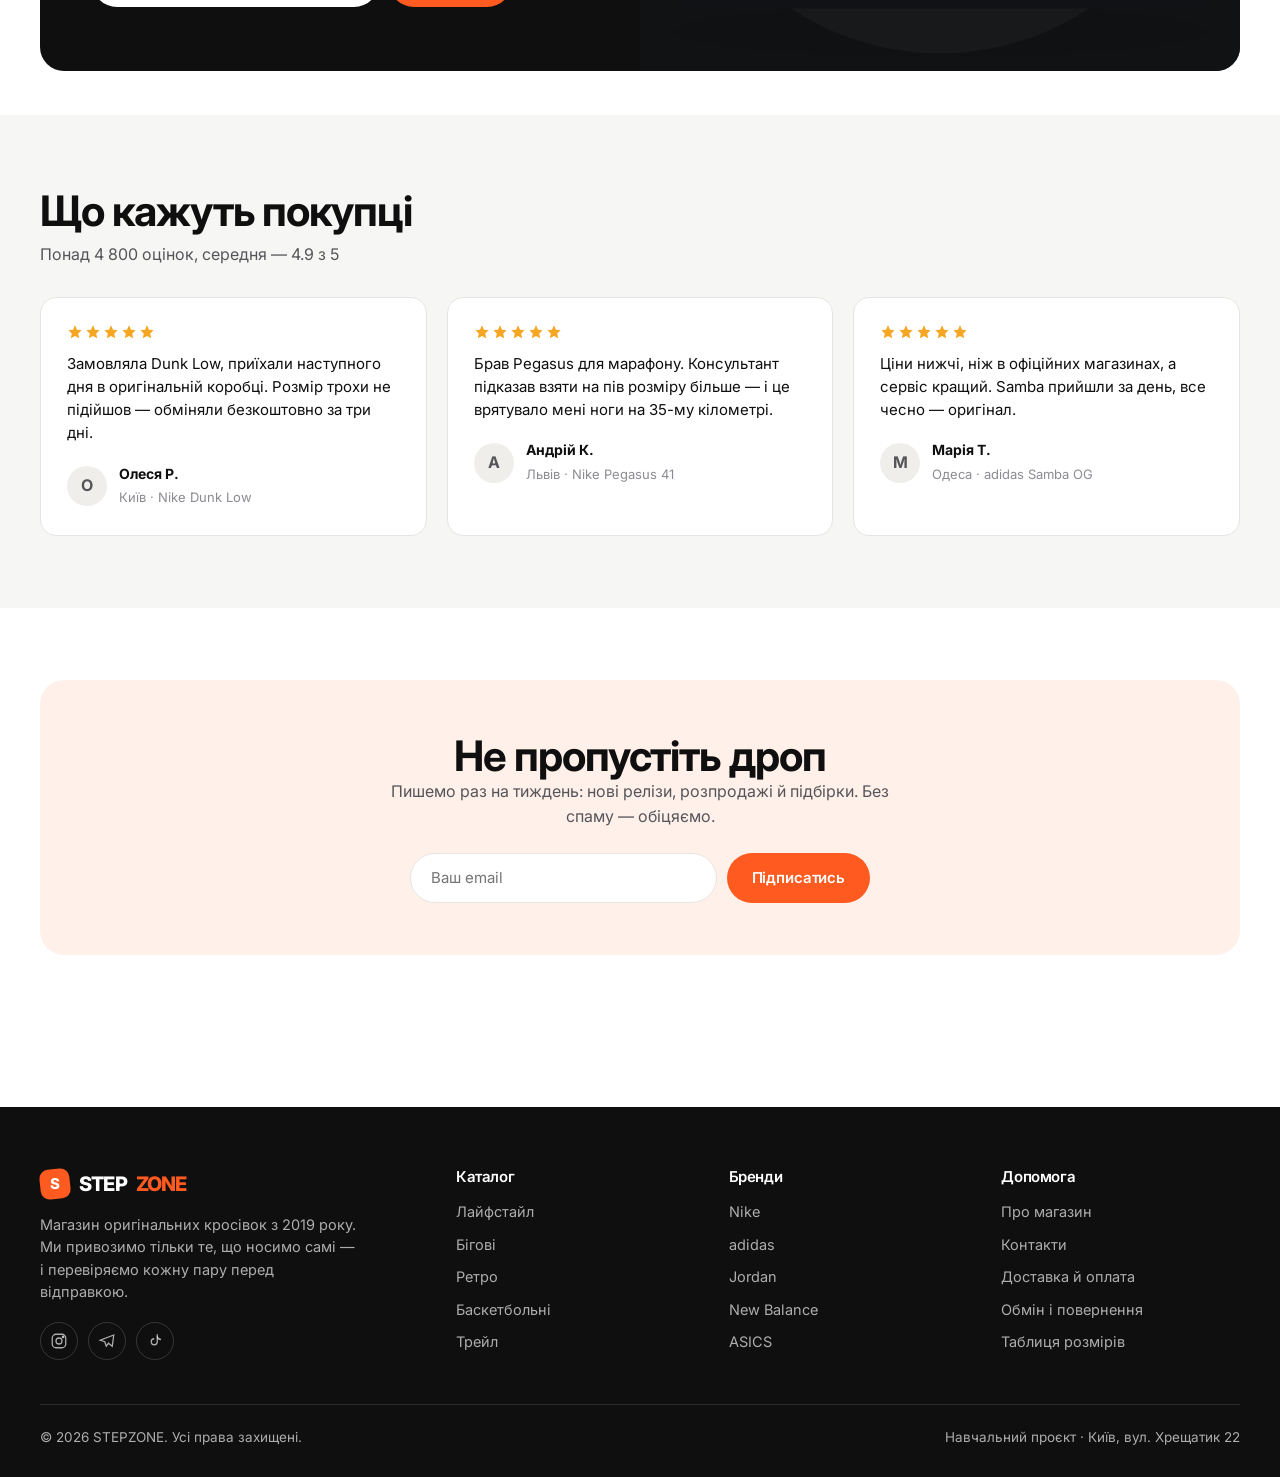
==== commit bb6aba31: "Add files via upload" ====
--- a/index.html
+++ b/index.html
@@ -4,7 +4,7 @@
 <meta charset="UTF-8">
 <meta name="viewport" content="width=device-width, initial-scale=1">
 <title>STEPZONE — оригінальні кросівки Nike, adidas, Jordan, New Balance</title>
-<meta name="description" content="Інтернет-магазин оригінальних кросівок STEPZONE. Nike, adidas, Jordan, New Balance, ASICS, Puma. Доставка по Україні, обмін розміру безкоштовно.">
+<meta name="description" content="Інтернет-магазин оригінальних кросівок STEPZONE. Nike, adidas, Jordan, New Balance, ASICS, Puma, On, HOKA. Доставка по Україні, обмін розміру безкоштовно.">
 <link rel="icon" href="data:image/svg+xml,<svg xmlns='http://www.w3.org/2000/svg' viewBox='0 0 100 100'><rect width='100' height='100' rx='22' fill='%230f0f0f'/><text y='72' x='50' font-size='58' font-family='Arial' font-weight='bold' fill='%23fff' text-anchor='middle'>S</text></svg>">
 <link rel="stylesheet" href="assets/css/style.css">
 </head>
@@ -18,13 +18,13 @@
     <div>
       <span class="hero__eyebrow"><i></i> Нова колекція осінь 2026 вже на складі</span>
       <h1>Кросівки, які<br>тримають <em>твій темп</em></h1>
-      <p class="hero__lead">Тільки оригінал від Nike, adidas, Jordan, New Balance, ASICS і Salomon. Перевіряємо кожну пару вручну, відправляємо в день замовлення.</p>
+      <p class="hero__lead">Тільки оригінал від Nike, adidas, Jordan, New Balance, ASICS, Salomon, On і HOKA. Перевіряємо кожну пару вручну, відправляємо в день замовлення.</p>
       <div class="hero__cta">
         <a class="btn btn--accent btn--lg" href="catalog.html">Дивитись каталог</a>
-        <a class="btn btn--ghost btn--lg" href="catalog.html?badge=sale">Знижки до −25%</a>
+        <a class="btn btn--ghost btn--lg" href="catalog.html?badge=sale" id="heroSale">Дивитись знижки</a>
       </div>
       <div class="hero__stats">
-        <div><b id="heroCount">120</b><span>моделей у наявності</span></div>
+        <div><b id="heroCount">55</b><span>моделей у наявності</span></div>
         <div><b>4.9★</b><span>середня оцінка</span></div>
         <div><b>1–2 дні</b><span>доставка по Україні</span></div>
       </div>
@@ -41,10 +41,10 @@
   <div class="marquee__track">
     <span>Nike</span><span>·</span><span>adidas</span><span>·</span><span>Jordan</span><span>·</span><span>New Balance</span><span>·</span>
     <span>ASICS</span><span>·</span><span>Puma</span><span>·</span><span>Converse</span><span>·</span><span>Vans</span><span>·</span>
-    <span>Reebok</span><span>·</span><span>Salomon</span><span>·</span>
+    <span>Reebok</span><span>·</span><span>Salomon</span><span>·</span><span>On</span><span>·</span><span>HOKA</span><span>·</span>
     <span>Nike</span><span>·</span><span>adidas</span><span>·</span><span>Jordan</span><span>·</span><span>New Balance</span><span>·</span>
     <span>ASICS</span><span>·</span><span>Puma</span><span>·</span><span>Converse</span><span>·</span><span>Vans</span><span>·</span>
-    <span>Reebok</span><span>·</span><span>Salomon</span><span>·</span>
+    <span>Reebok</span><span>·</span><span>Salomon</span><span>·</span><span>On</span><span>·</span><span>HOKA</span><span>·</span>
   </div>
 </div>
 
--- a/assets/css/style.css
+++ b/assets/css/style.css
@@ -0,0 +1,610 @@
+/* ============================================================
+   STEPZONE — design system
+   Світлий мінімалізм · помаранчевий акцент
+   ============================================================ */
+
+@import url('https://fonts.googleapis.com/css2?family=Inter:wght@400;500;600;700;800&display=swap');
+
+:root {
+  --bg: #ffffff;
+  --bg-soft: #f6f6f4;
+  --bg-soft-2: #efeeea;
+  --ink: #0f0f0f;
+  --ink-2: #55555a;
+  --ink-3: #8b8b93;
+  --line: #e6e5e1;
+  --accent: #ff5a1f;
+  --accent-dark: #e04512;
+  --accent-soft: #fff1ea;
+  --green: #12925a;
+  --red: #d92b2b;
+
+  --radius-s: 10px;
+  --radius: 16px;
+  --radius-l: 24px;
+  --shadow-s: 0 1px 2px rgba(15, 15, 15, .05);
+  --shadow: 0 10px 30px rgba(15, 15, 15, .07);
+  --shadow-l: 0 24px 60px rgba(15, 15, 15, .12);
+
+  --container: 1240px;
+  --header-h: 72px;
+  --font: 'Inter', -apple-system, BlinkMacSystemFont, 'Segoe UI', Roboto, Helvetica, Arial, sans-serif;
+}
+
+* { box-sizing: border-box; }
+
+/* Атрибут hidden має перемагати будь-який display у наших класах
+   (інакше .btn з display:inline-flex перекриває його і елемент видно) */
+[hidden] { display: none !important; }
+
+html { scroll-behavior: smooth; -webkit-text-size-adjust: 100%; }
+
+body {
+  margin: 0;
+  font-family: var(--font);
+  background: var(--bg);
+  color: var(--ink);
+  font-size: 16px;
+  line-height: 1.55;
+  -webkit-font-smoothing: antialiased;
+  overflow-x: hidden;
+}
+
+body.no-scroll { overflow: hidden; }
+
+img { max-width: 100%; display: block; }
+a { color: inherit; text-decoration: none; }
+button { font-family: inherit; cursor: pointer; border: none; background: none; color: inherit; }
+input, select, textarea { font-family: inherit; font-size: 15px; color: inherit; }
+
+h1, h2, h3, h4 { margin: 0; line-height: 1.12; letter-spacing: -.025em; font-weight: 700; }
+h1 { font-size: clamp(34px, 6vw, 68px); font-weight: 800; }
+h2 { font-size: clamp(26px, 3.6vw, 42px); }
+h3 { font-size: clamp(18px, 2.2vw, 24px); }
+p  { margin: 0 0 1em; }
+
+.container { width: 100%; max-width: var(--container); margin-inline: auto; padding-inline: 20px; }
+.section { padding: 72px 0; }
+.section--tight { padding: 44px 0; }
+.section--soft { background: var(--bg-soft); }
+
+.muted { color: var(--ink-2); }
+.small { font-size: 14px; }
+.center { text-align: center; }
+.mt-0 { margin-top: 0; }
+
+/* ---------- Buttons ---------- */
+.btn {
+  display: inline-flex; align-items: center; justify-content: center; gap: 8px;
+  padding: 13px 24px; border-radius: 999px;
+  font-weight: 600; font-size: 15px; letter-spacing: -.01em;
+  transition: transform .16s ease, background .18s ease, color .18s ease, border-color .18s ease, box-shadow .18s ease;
+  white-space: nowrap; border: 1.5px solid transparent;
+}
+.btn:active { transform: scale(.975); }
+.btn--primary { background: var(--ink); color: #fff; }
+.btn--primary:hover { background: var(--accent); }
+.btn--accent { background: var(--accent); color: #fff; }
+.btn--accent:hover { background: var(--accent-dark); }
+.btn--ghost { border-color: var(--line); color: var(--ink); background: #fff; }
+.btn--ghost:hover { border-color: var(--ink); }
+.btn--light { background: #fff; color: var(--ink); }
+.btn--light:hover { background: var(--bg-soft-2); }
+.btn--block { width: 100%; }
+.btn--lg { padding: 16px 32px; font-size: 16px; }
+.btn--sm { padding: 9px 16px; font-size: 14px; }
+.btn[disabled] { opacity: .45; pointer-events: none; }
+
+/* ---------- Header ---------- */
+.header {
+  position: sticky; top: 0; z-index: 60;
+  background: rgba(255, 255, 255, .88);
+  backdrop-filter: saturate(180%) blur(14px);
+  border-bottom: 1px solid var(--line);
+}
+.header__bar { height: var(--header-h); display: flex; align-items: center; gap: 20px; }
+
+.logo { display: flex; align-items: center; gap: 9px; font-weight: 800; font-size: 20px; letter-spacing: -.04em; }
+.logo__mark {
+  width: 30px; height: 30px; border-radius: 9px; background: var(--ink);
+  display: grid; place-items: center; color: #fff; font-size: 15px; font-weight: 800;
+  transform: rotate(-6deg);
+}
+.logo__mark span { transform: rotate(6deg); display: block; }
+.logo em { font-style: normal; color: var(--accent); }
+
+.nav { display: flex; align-items: center; gap: 4px; margin-left: 14px; }
+.nav a {
+  padding: 9px 14px; border-radius: 999px; font-size: 15px; font-weight: 500; color: var(--ink-2);
+  transition: background .16s, color .16s;
+}
+.nav a:hover { background: var(--bg-soft); color: var(--ink); }
+.nav a.is-active { color: var(--ink); font-weight: 600; background: var(--bg-soft-2); }
+
+.header__actions { margin-left: auto; display: flex; align-items: center; gap: 6px; }
+
+.icon-btn {
+  width: 42px; height: 42px; border-radius: 50%; display: grid; place-items: center;
+  position: relative; transition: background .16s;
+}
+.icon-btn:hover { background: var(--bg-soft); }
+.icon-btn svg { width: 21px; height: 21px; stroke: var(--ink); fill: none; stroke-width: 1.7; stroke-linecap: round; stroke-linejoin: round; }
+
+.badge {
+  position: absolute; top: 4px; right: 3px; min-width: 18px; height: 18px; padding: 0 5px;
+  border-radius: 999px; background: var(--accent); color: #fff;
+  font-size: 11px; font-weight: 700; display: grid; place-items: center; line-height: 1;
+  border: 2px solid #fff;
+}
+.badge:empty, .badge[hidden] { display: none; }
+
+.burger { display: none; }
+
+/* ---------- Header search ---------- */
+.hsearch { position: relative; margin-left: auto; width: min(320px, 34vw); }
+.hsearch input {
+  width: 100%; height: 42px; border-radius: 999px; border: 1.5px solid var(--line);
+  background: var(--bg-soft); padding: 0 40px 0 42px; outline: none;
+  transition: border-color .16s, background .16s;
+}
+.hsearch input:focus { border-color: var(--ink); background: #fff; }
+.hsearch svg { position: absolute; left: 15px; top: 11px; width: 19px; height: 19px; stroke: var(--ink-3); fill: none; stroke-width: 1.8; }
+.hsearch__results {
+  position: absolute; top: 50px; left: 0; right: 0; background: #fff; border: 1px solid var(--line);
+  border-radius: var(--radius); box-shadow: var(--shadow-l); padding: 6px; z-index: 70;
+  max-height: 380px; overflow: auto;
+}
+.hsearch__results[hidden] { display: none; }
+.sug { display: flex; gap: 12px; align-items: center; padding: 8px; border-radius: 10px; }
+.sug:hover { background: var(--bg-soft); }
+.sug img { width: 46px; height: 46px; object-fit: cover; border-radius: 8px; background: var(--bg-soft-2); }
+.sug b { display: block; font-size: 14px; font-weight: 600; }
+.sug span { font-size: 13px; color: var(--ink-3); }
+
+/* ---------- Mobile menu ---------- */
+.mobile-menu {
+  position: fixed; inset: var(--header-h) 0 0 0; background: #fff; z-index: 55;
+  padding: 24px 20px; transform: translateX(-100%); transition: transform .28s cubic-bezier(.4,0,.2,1);
+  overflow-y: auto;
+}
+.mobile-menu.is-open { transform: translateX(0); }
+.mobile-menu a { display: block; padding: 15px 0; font-size: 20px; font-weight: 600; border-bottom: 1px solid var(--line); }
+
+/* ---------- Hero ---------- */
+.hero { position: relative; overflow: hidden; background: var(--bg-soft); }
+.hero__grid {
+  display: grid; grid-template-columns: 1.05fr .95fr; gap: 40px; align-items: center;
+  padding: 64px 0 72px;
+}
+.hero__eyebrow {
+  display: inline-flex; align-items: center; gap: 8px; padding: 7px 14px; border-radius: 999px;
+  background: #fff; border: 1px solid var(--line); font-size: 13px; font-weight: 600; margin-bottom: 22px;
+}
+.hero__eyebrow i { width: 7px; height: 7px; border-radius: 50%; background: var(--accent); display: block; }
+.hero h1 { margin-bottom: 20px; }
+.hero h1 em { font-style: normal; color: var(--accent); }
+.hero__lead { font-size: clamp(16px, 1.6vw, 19px); color: var(--ink-2); max-width: 480px; margin-bottom: 30px; }
+.hero__cta { display: flex; gap: 12px; flex-wrap: wrap; margin-bottom: 40px; }
+.hero__stats { display: flex; gap: 36px; flex-wrap: wrap; }
+.hero__stats b { display: block; font-size: 26px; font-weight: 800; letter-spacing: -.03em; }
+.hero__stats span { font-size: 13px; color: var(--ink-3); }
+.hero__media { position: relative; aspect-ratio: 1 / 1; border-radius: var(--radius-l); overflow: hidden; background: #fff; box-shadow: var(--shadow); }
+.hero__media img { width: 100%; height: 100%; object-fit: cover; }
+.hero__tag {
+  position: absolute; left: 20px; bottom: 20px; background: rgba(255,255,255,.94); backdrop-filter: blur(8px);
+  border-radius: 14px; padding: 12px 16px; box-shadow: var(--shadow-s);
+}
+.hero__tag b { display: block; font-size: 15px; }
+.hero__tag span { font-size: 13px; color: var(--ink-3); }
+
+/* ---------- Marquee ---------- */
+.marquee { overflow: hidden; border-block: 1px solid var(--line); background: #fff; padding: 18px 0; }
+.marquee__track { display: flex; gap: 56px; width: max-content; animation: slide 26s linear infinite; }
+.marquee span { font-size: 17px; font-weight: 700; letter-spacing: .04em; color: var(--ink-3); text-transform: uppercase; white-space: nowrap; }
+@keyframes slide { to { transform: translateX(-50%); } }
+@media (prefers-reduced-motion: reduce) { .marquee__track { animation: none; } }
+
+/* ---------- Section head ---------- */
+.shead { display: flex; align-items: flex-end; justify-content: space-between; gap: 20px; margin-bottom: 30px; flex-wrap: wrap; }
+.shead p { margin: 8px 0 0; color: var(--ink-2); max-width: 560px; }
+.shead__link { font-weight: 600; font-size: 15px; display: inline-flex; align-items: center; gap: 6px; }
+.shead__link:hover { color: var(--accent); }
+
+/* ---------- Product grid & card ---------- */
+.grid-products { display: grid; grid-template-columns: repeat(4, 1fr); gap: 22px; }
+.grid-products--3 { grid-template-columns: repeat(3, 1fr); }
+
+.card { position: relative; display: flex; flex-direction: column; }
+.card__media {
+  position: relative; aspect-ratio: 1 / 1; border-radius: var(--radius); overflow: hidden;
+  background: var(--bg-soft); margin-bottom: 14px;
+}
+.card__media img {
+  width: 100%; height: 100%; object-fit: cover;
+  transition: transform .5s cubic-bezier(.2,.6,.2,1);
+}
+.card:hover .card__media img { transform: scale(1.06); }
+.card__badges { position: absolute; top: 12px; left: 12px; display: flex; flex-direction: column; gap: 6px; align-items: flex-start; }
+.tag {
+  font-size: 11px; font-weight: 700; text-transform: uppercase; letter-spacing: .06em;
+  padding: 5px 10px; border-radius: 999px; background: var(--ink); color: #fff;
+}
+.tag--sale { background: var(--accent); }
+.tag--new { background: var(--green); }
+.tag--soft { background: #fff; color: var(--ink); border: 1px solid var(--line); }
+
+.card__fav {
+  position: absolute; top: 10px; right: 10px; width: 38px; height: 38px; border-radius: 50%;
+  background: rgba(255,255,255,.92); display: grid; place-items: center; backdrop-filter: blur(6px);
+  transition: background .16s, transform .16s;
+}
+.card__fav svg { width: 19px; height: 19px; fill: none; stroke: var(--ink); stroke-width: 1.7; }
+.card__fav:hover { transform: scale(1.08); }
+.card__fav.is-active svg { fill: var(--accent); stroke: var(--accent); }
+
+.card__quick {
+  position: absolute; left: 12px; right: 12px; bottom: 12px;
+  opacity: 0; transform: translateY(10px); transition: opacity .22s, transform .22s;
+}
+.card:hover .card__quick { opacity: 1; transform: translateY(0); }
+.card__brand { font-size: 12px; color: var(--ink-3); font-weight: 600; text-transform: uppercase; letter-spacing: .06em; }
+.card__title { font-size: 16px; font-weight: 600; margin: 3px 0 6px; letter-spacing: -.015em; }
+.card__title a:hover { color: var(--accent); }
+.card__meta { display: flex; align-items: center; gap: 8px; margin-top: auto; }
+.price { font-size: 17px; font-weight: 700; letter-spacing: -.02em; }
+.price--old { font-size: 14px; font-weight: 500; color: var(--ink-3); text-decoration: line-through; }
+.card__rating { display: flex; align-items: center; gap: 4px; font-size: 13px; color: var(--ink-2); margin-top: 6px; }
+.card__rating svg { width: 14px; height: 14px; fill: #f5a623; stroke: none; }
+
+.skeleton { background: linear-gradient(100deg, #f0efec 30%, #f8f7f5 50%, #f0efec 70%); background-size: 200% 100%; animation: shimmer 1.3s infinite; border-radius: var(--radius); }
+@keyframes shimmer { to { background-position: -200% 0; } }
+.sk-card { display: flex; flex-direction: column; gap: 10px; }
+.sk-card .sk-img { aspect-ratio: 1/1; }
+.sk-card .sk-line { height: 12px; border-radius: 6px; }
+.sk-card .sk-line.w60 { width: 60%; }
+.sk-card .sk-line.w40 { width: 40%; }
+
+/* ---------- Categories ---------- */
+.cats { display: grid; grid-template-columns: repeat(3, 1fr); gap: 20px; }
+.cat {
+  position: relative; border-radius: var(--radius-l); overflow: hidden; aspect-ratio: 4/3;
+  background: var(--bg-soft-2); display: flex; align-items: flex-end; padding: 24px;
+}
+.cat img { position: absolute; inset: 0; width: 100%; height: 100%; object-fit: cover; transition: transform .6s; }
+.cat:hover img { transform: scale(1.07); }
+.cat::after { content: ''; position: absolute; inset: 0; background: linear-gradient(to top, rgba(0,0,0,.62), rgba(0,0,0,.05) 60%); }
+.cat__body { position: relative; z-index: 2; color: #fff; }
+.cat__body b { font-size: 22px; font-weight: 700; letter-spacing: -.02em; display: block; }
+.cat__body span { font-size: 14px; opacity: .82; }
+
+/* ---------- Features ---------- */
+.features { display: grid; grid-template-columns: repeat(4, 1fr); gap: 18px; }
+.feature { background: #fff; border: 1px solid var(--line); border-radius: var(--radius); padding: 24px; }
+.feature__ic { width: 44px; height: 44px; border-radius: 12px; background: var(--accent-soft); display: grid; place-items: center; margin-bottom: 14px; }
+.feature__ic svg { width: 22px; height: 22px; stroke: var(--accent); fill: none; stroke-width: 1.7; stroke-linecap: round; stroke-linejoin: round; }
+.feature b { display: block; margin-bottom: 5px; font-size: 16px; }
+.feature p { margin: 0; font-size: 14px; color: var(--ink-2); }
+
+/* ---------- Banner ---------- */
+.banner {
+  border-radius: var(--radius-l); background: var(--ink); color: #fff; overflow: hidden;
+  display: grid; grid-template-columns: 1fr 1fr; align-items: center;
+}
+.banner__body { padding: 52px; }
+.banner h2 { margin-bottom: 14px; }
+.banner p { color: rgba(255,255,255,.72); max-width: 420px; }
+.banner__media { height: 100%; min-height: 320px; }
+.banner__media img { width: 100%; height: 100%; object-fit: cover; }
+
+/* ---------- Reviews ---------- */
+.reviews { display: grid; grid-template-columns: repeat(3, 1fr); gap: 20px; }
+.review { background: #fff; border: 1px solid var(--line); border-radius: var(--radius); padding: 26px; }
+.review__stars { display: flex; gap: 2px; margin-bottom: 12px; }
+.review__stars svg { width: 16px; height: 16px; fill: #f5a623; }
+.review p { font-size: 15px; }
+.review__who { display: flex; align-items: center; gap: 12px; margin-top: 18px; }
+.avatar { width: 40px; height: 40px; border-radius: 50%; background: var(--bg-soft-2); display: grid; place-items: center; font-weight: 700; color: var(--ink-2); }
+.review__who b { font-size: 14px; display: block; }
+.review__who span { font-size: 13px; color: var(--ink-3); }
+
+/* ---------- Newsletter ---------- */
+.news { background: var(--accent-soft); border-radius: var(--radius-l); padding: 52px; text-align: center; }
+.news form { display: flex; gap: 10px; max-width: 460px; margin: 24px auto 0; }
+.news input { flex: 1; height: 50px; border-radius: 999px; border: 1.5px solid var(--line); padding: 0 20px; background: #fff; outline: none; }
+.news input:focus { border-color: var(--accent); }
+
+/* ---------- Catalog layout ---------- */
+.catalog { display: grid; grid-template-columns: 268px 1fr; gap: 34px; align-items: start; }
+
+.filters { position: sticky; top: calc(var(--header-h) + 20px); }
+.fgroup { border-bottom: 1px solid var(--line); padding: 18px 0; }
+.fgroup:first-child { padding-top: 0; }
+.fgroup__title { display: flex; justify-content: space-between; align-items: center; width: 100%; font-weight: 600; font-size: 15px; padding: 0; }
+.fgroup__title svg { width: 16px; height: 16px; stroke: var(--ink-3); fill: none; stroke-width: 2; transition: transform .2s; }
+.fgroup.is-closed .fgroup__body { display: none; }
+.fgroup.is-closed .fgroup__title svg { transform: rotate(-90deg); }
+.fgroup__body { padding-top: 14px; display: flex; flex-direction: column; gap: 10px; }
+
+.check { display: flex; align-items: center; gap: 10px; font-size: 14.5px; color: var(--ink-2); cursor: pointer; }
+.check input { appearance: none; width: 19px; height: 19px; border: 1.5px solid var(--line); border-radius: 6px; display: grid; place-items: center; transition: .15s; flex: none; }
+.check input:checked { background: var(--ink); border-color: var(--ink); }
+.check input:checked::after { content: ''; width: 5px; height: 9px; border: solid #fff; border-width: 0 2px 2px 0; transform: rotate(45deg) translate(-1px, -1px); }
+.check:hover { color: var(--ink); }
+.check em { margin-left: auto; font-style: normal; font-size: 12px; color: var(--ink-3); }
+/* варіант, який за поточних фільтрів нічого не дасть */
+.check.is-off { opacity: .4; cursor: not-allowed; }
+.check.is-off input { cursor: not-allowed; }
+.check.is-off:hover { color: var(--ink-2); }
+
+.sizes { display: flex; flex-wrap: wrap; gap: 8px; }
+.size-chip {
+  min-width: 46px; padding: 8px 6px; text-align: center; border: 1.5px solid var(--line);
+  border-radius: 9px; font-size: 14px; font-weight: 500; transition: .15s; background: #fff;
+}
+.size-chip:hover { border-color: var(--ink); }
+.size-chip.is-active { background: var(--ink); color: #fff; border-color: var(--ink); }
+.size-chip.is-disabled { opacity: .35; pointer-events: none; text-decoration: line-through; }
+
+.range { display: flex; gap: 10px; align-items: center; }
+.range input {
+  width: 100%; height: 42px; border-radius: 10px; border: 1.5px solid var(--line); padding: 0 12px; outline: none; background: #fff;
+}
+.range input:focus { border-color: var(--ink); }
+
+.toolbar { display: flex; align-items: center; gap: 12px; margin-bottom: 22px; flex-wrap: wrap; }
+.toolbar__count { color: var(--ink-2); font-size: 14.5px; }
+.toolbar select {
+  height: 42px; border-radius: 999px; border: 1.5px solid var(--line); padding: 0 38px 0 16px; background: #fff; outline: none;
+  appearance: none; font-weight: 500; cursor: pointer;
+  background-image: url("data:image/svg+xml,%3Csvg xmlns='http://www.w3.org/2000/svg' width='14' height='14' viewBox='0 0 24 24' fill='none' stroke='%238b8b93' stroke-width='2.4' stroke-linecap='round'%3E%3Cpath d='M6 9l6 6 6-6'/%3E%3C/svg%3E");
+  background-repeat: no-repeat; background-position: right 14px center;
+}
+.chips-row { display: flex; align-items: center; gap: 12px; flex-wrap: wrap; margin-bottom: 18px; }
+.chips { display: flex; gap: 8px; flex-wrap: wrap; }
+.chip {
+  display: inline-flex; align-items: center; gap: 7px; padding: 7px 12px; border-radius: 999px;
+  background: var(--bg-soft-2); font-size: 13.5px; font-weight: 500;
+}
+.chip button { font-size: 16px; line-height: 1; color: var(--ink-3); }
+.chip button:hover { color: var(--red); }
+
+.empty { text-align: center; padding: 70px 20px; }
+.empty__ic { font-size: 46px; margin-bottom: 12px; }
+
+.filters-toggle { display: none; }
+
+/* ---------- Product page ---------- */
+.pdp { display: grid; grid-template-columns: 1.08fr .92fr; gap: 52px; align-items: start; }
+.gallery__main { aspect-ratio: 1/1; border-radius: var(--radius-l); overflow: hidden; background: var(--bg-soft); }
+.gallery__main img { width: 100%; height: 100%; object-fit: cover; }
+.gallery__thumbs { display: flex; gap: 10px; margin-top: 12px; }
+.gallery__thumbs button { width: 84px; aspect-ratio: 1/1; border-radius: 12px; overflow: hidden; border: 2px solid transparent; background: var(--bg-soft); }
+.gallery__thumbs button.is-active { border-color: var(--ink); }
+.gallery__thumbs img { width: 100%; height: 100%; object-fit: cover; }
+
+.pdp__brand { font-size: 13px; font-weight: 700; letter-spacing: .1em; text-transform: uppercase; color: var(--ink-3); }
+.pdp h1 { font-size: clamp(28px, 3.4vw, 40px); margin: 8px 0 14px; }
+.pdp__price { display: flex; align-items: baseline; gap: 12px; margin: 18px 0; }
+.pdp__price .price { font-size: 30px; }
+.pdp__row { display: flex; align-items: center; justify-content: space-between; margin: 26px 0 10px; }
+.pdp__row b { font-size: 15px; }
+.pdp__row a { font-size: 14px; color: var(--ink-3); text-decoration: underline; }
+.pdp__actions { display: flex; gap: 10px; margin: 26px 0; }
+.pdp__actions .btn { flex: 1; }
+.pdp__list { list-style: none; padding: 0; margin: 0; display: flex; flex-direction: column; gap: 12px; }
+.pdp__list li { display: flex; gap: 11px; font-size: 14.5px; color: var(--ink-2); align-items: flex-start; }
+.pdp__list svg { width: 18px; height: 18px; stroke: var(--accent); fill: none; stroke-width: 1.8; flex: none; margin-top: 2px; }
+.acc { border-top: 1px solid var(--line); }
+.acc__item { border-bottom: 1px solid var(--line); }
+.acc__head { width: 100%; display: flex; justify-content: space-between; align-items: center; padding: 18px 0; font-weight: 600; font-size: 15.5px; }
+.acc__head span { font-size: 22px; color: var(--ink-3); line-height: 1; }
+.acc__body { padding: 0 0 20px; color: var(--ink-2); font-size: 14.5px; display: none; }
+.acc__item.is-open .acc__body { display: block; }
+.spec { display: grid; grid-template-columns: 1fr 1fr; gap: 10px 20px; }
+.spec div { display: flex; justify-content: space-between; gap: 10px; border-bottom: 1px dashed var(--line); padding-bottom: 6px; font-size: 14px; }
+.spec span:last-child { color: var(--ink); font-weight: 500; }
+
+/* ---------- Cart ---------- */
+.cart-layout { display: grid; grid-template-columns: 1fr 380px; gap: 34px; align-items: start; }
+.cart-item {
+  display: grid; grid-template-columns: 108px 1fr auto; gap: 18px; padding: 20px 0;
+  border-bottom: 1px solid var(--line); align-items: center;
+}
+.cart-item__img { aspect-ratio: 1/1; border-radius: 12px; overflow: hidden; background: var(--bg-soft); }
+.cart-item__img img { width: 100%; height: 100%; object-fit: cover; }
+.cart-item__name { font-weight: 600; font-size: 16px; letter-spacing: -.015em; }
+.cart-item__name a:hover { color: var(--accent); }
+.cart-item__opts { font-size: 13.5px; color: var(--ink-3); margin-top: 4px; }
+.cart-item__bottom { display: flex; align-items: center; gap: 16px; margin-top: 12px; flex-wrap: wrap; }
+.cart-item__right { text-align: right; display: flex; flex-direction: column; align-items: flex-end; gap: 10px; }
+
+.qty { display: inline-flex; align-items: center; border: 1.5px solid var(--line); border-radius: 999px; overflow: hidden; }
+.qty button { width: 34px; height: 36px; font-size: 17px; font-weight: 600; color: var(--ink-2); transition: background .14s; }
+.qty button:hover { background: var(--bg-soft); color: var(--ink); }
+.qty span { min-width: 34px; text-align: center; font-weight: 600; font-size: 15px; }
+
+.link-del { font-size: 13.5px; color: var(--ink-3); display: inline-flex; align-items: center; gap: 5px; }
+.link-del:hover { color: var(--red); }
+
+.summary { border: 1px solid var(--line); border-radius: var(--radius-l); padding: 26px; position: sticky; top: calc(var(--header-h) + 20px); background: #fff; }
+.summary h3 { margin-bottom: 18px; }
+.srow { display: flex; justify-content: space-between; gap: 12px; padding: 9px 0; font-size: 15px; color: var(--ink-2); }
+.srow b { color: var(--ink); font-weight: 600; }
+.srow--total { border-top: 1px solid var(--line); margin-top: 10px; padding-top: 16px; font-size: 19px; color: var(--ink); font-weight: 700; }
+.promo { display: flex; gap: 8px; margin: 16px 0; }
+.promo input { flex: 1; height: 44px; border-radius: 999px; border: 1.5px solid var(--line); padding: 0 16px; outline: none; }
+.promo input:focus { border-color: var(--ink); }
+.note { font-size: 13px; color: var(--ink-3); margin-top: 12px; text-align: center; }
+.progress-ship { background: var(--bg-soft); border-radius: 12px; padding: 14px; margin-bottom: 18px; font-size: 13.5px; }
+.progress-ship .bar { height: 6px; border-radius: 999px; background: var(--bg-soft-2); margin-top: 9px; overflow: hidden; }
+.progress-ship .bar i { display: block; height: 100%; background: var(--accent); border-radius: 999px; transition: width .4s; }
+
+/* ---------- Forms / checkout ---------- */
+.checkout { display: grid; grid-template-columns: 1fr 380px; gap: 34px; align-items: start; }
+.fieldset { border: 1px solid var(--line); border-radius: var(--radius-l); padding: 26px; margin-bottom: 20px; }
+.fieldset h3 { margin-bottom: 4px; }
+.fieldset > p { font-size: 14px; color: var(--ink-3); }
+.form-grid { display: grid; grid-template-columns: 1fr 1fr; gap: 16px; margin-top: 18px; }
+.field { display: flex; flex-direction: column; gap: 7px; }
+.field--full { grid-column: 1 / -1; }
+.field label { font-size: 13.5px; font-weight: 600; color: var(--ink-2); }
+.field input, .field select, .field textarea {
+  height: 48px; border-radius: 12px; border: 1.5px solid var(--line); padding: 0 14px; outline: none; background: #fff;
+  transition: border-color .15s;
+}
+.field textarea { height: auto; padding: 12px 14px; resize: vertical; min-height: 92px; }
+.field input:focus, .field select:focus, .field textarea:focus { border-color: var(--ink); }
+.field.has-error input, .field.has-error select { border-color: var(--red); }
+.field .err { font-size: 12.5px; color: var(--red); display: none; }
+.field.has-error .err { display: block; }
+
+.radio-cards { display: flex; flex-direction: column; gap: 10px; margin-top: 18px; }
+.radio-card { display: flex; gap: 12px; align-items: flex-start; border: 1.5px solid var(--line); border-radius: 14px; padding: 16px; cursor: pointer; transition: border-color .15s, background .15s; }
+.radio-card:hover { border-color: var(--ink-3); }
+.radio-card input { appearance: none; width: 19px; height: 19px; border: 1.5px solid var(--line); border-radius: 50%; margin: 2px 0 0; flex: none; transition: .15s; }
+.radio-card input:checked { border: 6px solid var(--accent); }
+.radio-card:has(input:checked) { border-color: var(--ink); background: var(--bg-soft); }
+.radio-card b { display: block; font-size: 15px; }
+.radio-card span { font-size: 13.5px; color: var(--ink-3); }
+.radio-card em { margin-left: auto; font-style: normal; font-weight: 600; font-size: 14px; }
+
+.mini-item { display: flex; gap: 12px; align-items: center; padding: 10px 0; }
+.mini-item img { width: 56px; height: 56px; border-radius: 10px; object-fit: cover; background: var(--bg-soft); }
+.mini-item b { font-size: 14px; font-weight: 600; display: block; line-height: 1.3; }
+.mini-item span { font-size: 12.5px; color: var(--ink-3); }
+.mini-item strong { margin-left: auto; font-size: 14px; white-space: nowrap; }
+
+.success { max-width: 560px; margin: 0 auto; text-align: center; padding: 60px 0; }
+.success__ic { width: 84px; height: 84px; border-radius: 50%; background: var(--accent-soft); display: grid; place-items: center; margin: 0 auto 22px; }
+.success__ic svg { width: 40px; height: 40px; stroke: var(--accent); fill: none; stroke-width: 2.4; stroke-linecap: round; stroke-linejoin: round; }
+
+/* ---------- Cart drawer ---------- */
+.overlay { position: fixed; inset: 0; background: rgba(15,15,15,.4); opacity: 0; pointer-events: none; transition: opacity .28s; z-index: 90; backdrop-filter: blur(2px); }
+.overlay.is-open { opacity: 1; pointer-events: auto; }
+.drawer {
+  position: fixed; top: 0; right: 0; bottom: 0; width: min(420px, 100%); background: #fff; z-index: 95;
+  transform: translateX(100%); transition: transform .32s cubic-bezier(.4,0,.2,1); display: flex; flex-direction: column;
+}
+.drawer.is-open { transform: translateX(0); }
+.drawer__head { display: flex; align-items: center; justify-content: space-between; padding: 20px 22px; border-bottom: 1px solid var(--line); }
+.drawer__head h3 { font-size: 19px; }
+.drawer__body { flex: 1; overflow-y: auto; padding: 8px 22px; }
+.drawer__foot { border-top: 1px solid var(--line); padding: 20px 22px; }
+.drawer .cart-item { grid-template-columns: 76px 1fr; gap: 14px; padding: 16px 0; }
+.drawer .cart-item__right { flex-direction: row; align-items: center; grid-column: 1/-1; justify-content: space-between; }
+
+/* ---------- Toast ---------- */
+.toasts { position: fixed; bottom: 24px; left: 50%; transform: translateX(-50%); z-index: 120; display: flex; flex-direction: column; gap: 10px; align-items: center; width: calc(100% - 32px); max-width: 420px; }
+.toast {
+  background: var(--ink); color: #fff; border-radius: 14px; padding: 14px 18px; font-size: 14.5px; font-weight: 500;
+  box-shadow: var(--shadow-l); display: flex; align-items: center; gap: 10px; width: 100%;
+  animation: toastIn .28s cubic-bezier(.2,.8,.3,1);
+}
+.toast.is-out { animation: toastOut .25s forwards; }
+.toast svg { width: 19px; height: 19px; stroke: var(--accent); fill: none; stroke-width: 2.2; flex: none; }
+@keyframes toastIn { from { opacity: 0; transform: translateY(16px) scale(.96); } }
+@keyframes toastOut { to { opacity: 0; transform: translateY(10px) scale(.97); } }
+
+/* ---------- Breadcrumbs ---------- */
+.crumbs { display: flex; gap: 8px; align-items: center; font-size: 13.5px; color: var(--ink-3); padding: 20px 0; flex-wrap: wrap; }
+.crumbs a:hover { color: var(--ink); }
+.crumbs span { color: var(--ink-3); }
+
+.page-head { padding: 14px 0 30px; }
+.page-head h1 { font-size: clamp(30px, 4.4vw, 50px); }
+.page-head p { color: var(--ink-2); max-width: 620px; margin-top: 12px; }
+
+/* ---------- Footer ---------- */
+.footer { background: var(--ink); color: rgba(255,255,255,.66); margin-top: 80px; padding: 62px 0 30px; }
+.footer__grid { display: grid; grid-template-columns: 1.6fr 1fr 1fr 1fr; gap: 34px; }
+.footer h4 { color: #fff; font-size: 15px; margin-bottom: 16px; font-weight: 600; }
+.footer ul { list-style: none; padding: 0; margin: 0; display: flex; flex-direction: column; gap: 10px; font-size: 14.5px; }
+.footer a:hover { color: #fff; }
+.footer .logo { color: #fff; margin-bottom: 14px; }
+.footer .logo__mark { background: var(--accent); }
+.footer__about { font-size: 14.5px; max-width: 320px; }
+.socials { display: flex; gap: 10px; margin-top: 18px; }
+.socials a { width: 38px; height: 38px; border-radius: 50%; border: 1px solid rgba(255,255,255,.16); display: grid; place-items: center; transition: .16s; }
+.socials a:hover { background: #fff; color: var(--ink); }
+.socials svg { width: 18px; height: 18px; stroke: currentColor; fill: none; stroke-width: 1.7; }
+.footer__bottom { border-top: 1px solid rgba(255,255,255,.12); margin-top: 44px; padding-top: 22px; display: flex; justify-content: space-between; gap: 16px; font-size: 13.5px; flex-wrap: wrap; }
+
+/* ---------- Misc ---------- */
+.reveal { opacity: 0; transform: translateY(18px); transition: opacity .6s ease, transform .6s cubic-bezier(.2,.7,.3,1); }
+.reveal.is-in { opacity: 1; transform: none; }
+/* якщо JS вимкнено або користувач просить менше анімацій — показуємо одразу */
+.no-js .reveal, .reveal.is-in { opacity: 1; transform: none; }
+@media (prefers-reduced-motion: reduce) {
+  .reveal { opacity: 1 !important; transform: none !important; transition: none; }
+}
+
+.text-page { max-width: 760px; }
+.text-page h2 { margin: 38px 0 14px; }
+.text-page ul { color: var(--ink-2); padding-left: 20px; }
+.text-page li { margin-bottom: 8px; }
+
+.contact-grid { display: grid; grid-template-columns: 1fr 1fr; gap: 34px; }
+.contact-card { border: 1px solid var(--line); border-radius: var(--radius); padding: 22px; margin-bottom: 14px; }
+.contact-card b { display: block; margin-bottom: 4px; }
+.contact-card a { color: var(--accent); font-weight: 600; }
+
+.map { border-radius: var(--radius-l); overflow: hidden; border: 1px solid var(--line); aspect-ratio: 16/10; background: var(--bg-soft); display: grid; place-items: center; color: var(--ink-3); }
+.map iframe { width: 100%; height: 100%; border: 0; display: block; }
+
+/* ---------- Responsive ---------- */
+@media (max-width: 1080px) {
+  .grid-products { grid-template-columns: repeat(3, 1fr); }
+  .features { grid-template-columns: repeat(2, 1fr); }
+  .footer__grid { grid-template-columns: 1fr 1fr; }
+  .hsearch { width: 220px; }
+  .nav a { padding: 9px 10px; font-size: 14px; }
+}
+
+@media (max-width: 920px) {
+  .nav, .hsearch { display: none; }
+  .burger { display: grid; }
+  .header__actions { margin-left: auto; }
+  .hero__grid { grid-template-columns: 1fr; padding: 40px 0 52px; }
+  .hero__media { max-width: 520px; }
+  .pdp { grid-template-columns: 1fr; gap: 32px; }
+  .cart-layout, .checkout { grid-template-columns: 1fr; }
+  .summary { position: static; }
+  .banner { grid-template-columns: 1fr; }
+  .banner__body { padding: 34px; }
+  .banner__media { min-height: 240px; }
+  .reviews { grid-template-columns: 1fr; }
+  .cats { grid-template-columns: 1fr 1fr; }
+  .contact-grid { grid-template-columns: 1fr; }
+  .catalog { grid-template-columns: 1fr; }
+  .filters {
+    position: fixed; inset: 0; z-index: 100; background: #fff; padding: 20px; overflow-y: auto;
+    transform: translateX(-100%); transition: transform .3s cubic-bezier(.4,0,.2,1);
+  }
+  .filters.is-open { transform: translateX(0); }
+  .filters__head { display: flex !important; justify-content: space-between; align-items: center; margin-bottom: 16px; }
+  .filters-toggle { display: inline-flex; }
+}
+
+@media (max-width: 720px) {
+  .section { padding: 52px 0; }
+  .grid-products { grid-template-columns: repeat(2, 1fr); gap: 16px; }
+  .grid-products--3 { grid-template-columns: repeat(2, 1fr); }
+  .cats { grid-template-columns: 1fr; }
+  .news, .banner__body { padding: 28px 20px; }
+  .news form { flex-direction: column; }
+  .news form .btn { width: 100%; }
+  .form-grid { grid-template-columns: 1fr; }
+  .footer__grid { grid-template-columns: 1fr; gap: 26px; }
+  .cart-item { grid-template-columns: 84px 1fr; }
+  .cart-item__right { grid-column: 1 / -1; flex-direction: row; align-items: center; justify-content: space-between; width: 100%; }
+  .spec { grid-template-columns: 1fr; }
+  .hero__stats { gap: 22px; }
+  .card__quick { opacity: 1; transform: none; }
+  .gallery__thumbs button { width: 64px; }
+}
+
+@media (max-width: 420px) {
+  .grid-products { gap: 12px; }
+  .card__title { font-size: 14.5px; }
+  .price { font-size: 15.5px; }
+}
